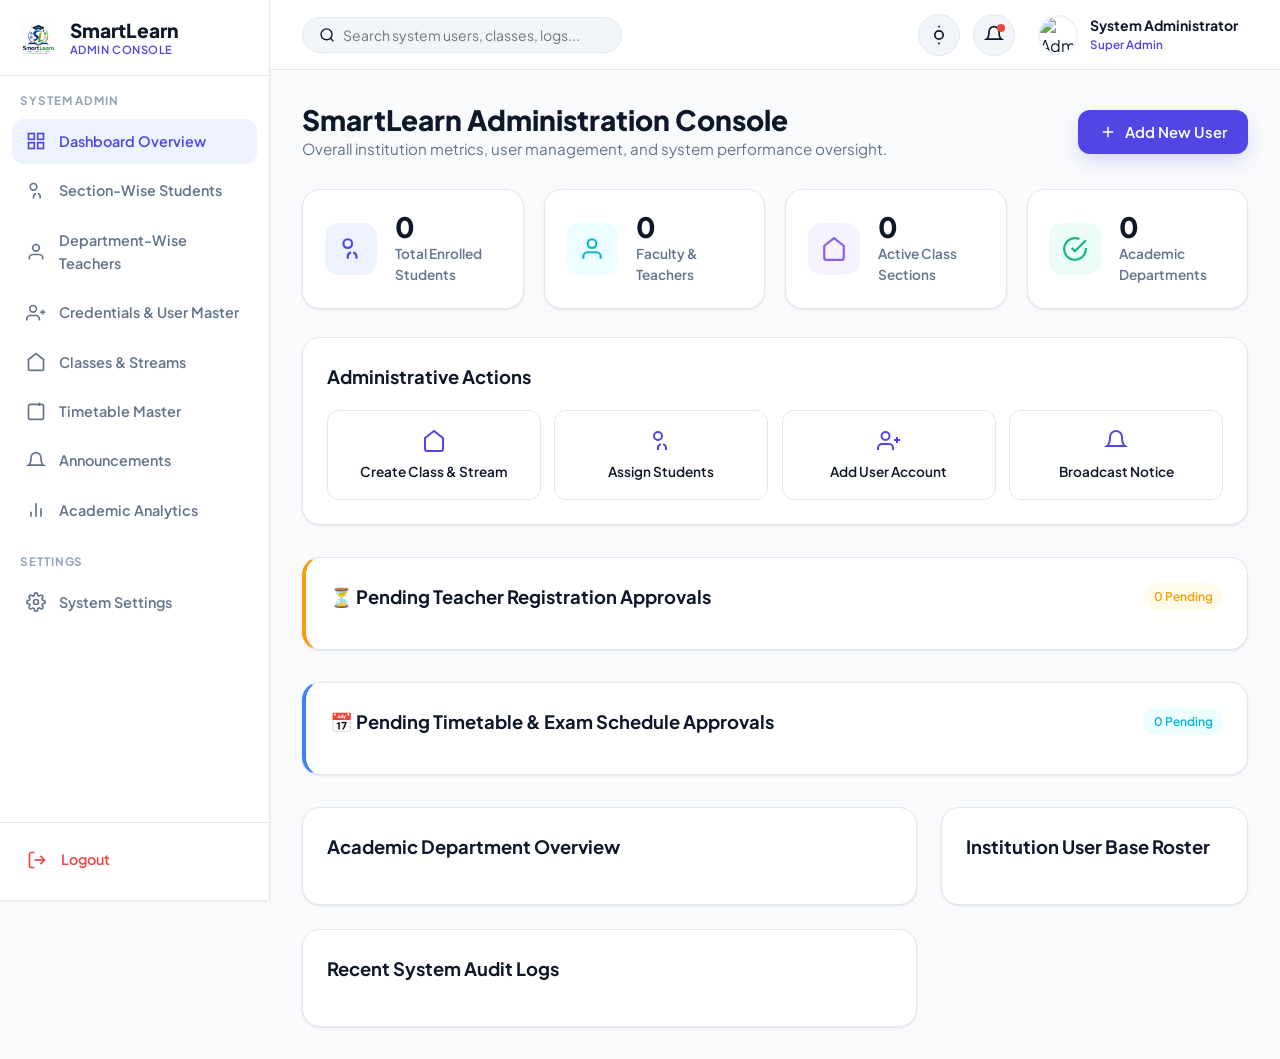
==== admin-dashboard.html @ 7f32639a "Initial release: SmartLearn Connected Classroom Portal with Gamification, PWA & APK Manifest" ====
<!DOCTYPE html>
<html lang="en">
<head>
  <meta charset="UTF-8">
  <meta name="viewport" content="width=device-width, initial-scale=1.0">
  <title>System Administration | SmartLearn</title>
  <link rel="stylesheet" href="css/style.css">
  <link rel="stylesheet" href="css/dashboard.css">
  <link rel="icon" href="assets/logo.png" type="image/png">
  <link rel="apple-touch-icon" href="assets/icon-192.png">
  <link rel="manifest" href="manifest.json">
  <meta name="theme-color" content="#4f46e5">
</head>
<body>

  <div class="dashboard-layout">
    
    <div class="sidebar-overlay" id="sidebar-overlay"></div>

    <!-- Sidebar Navigation for Admin -->
    <aside class="sidebar" id="sidebar">
      <div class="sidebar-header">
        <div class="sidebar-header-brand">
          <div class="auth-brand-logo" style="width:36px; height:36px; background:transparent; padding:0;">
            <img src="assets/logo.png" alt="SmartLearn Logo" style="width:36px; height:36px; object-fit:contain;">
          </div>
          <div>
            <div class="sidebar-brand-name">SmartLearn</div>
            <div class="sidebar-brand-sub">Admin Console</div>
          </div>
        </div>
        <button class="sidebar-close-mobile-btn" onclick="document.getElementById('sidebar').classList.remove('active'); document.getElementById('sidebar-overlay').classList.remove('active');">&times;</button>
      </div>

      <div class="sidebar-menu-wrapper">
        <div class="sidebar-menu-category">System Admin</div>
        <a href="#overview" class="nav-item active">
          <svg viewBox="0 0 24 24" fill="none" stroke="currentColor" stroke-width="2"><rect x="3" y="3" width="7" height="7"/><rect x="14" y="3" width="7" height="7"/><rect x="14" y="14" width="7" height="7"/><rect x="3" y="14" width="7" height="7"/></svg>
          Dashboard Overview
        </a>
        <a href="#students" class="nav-item">
          <svg viewBox="0 0 24 24" fill="none" stroke="currentColor" stroke-width="2"><path d="M17 21v-2a4 4 0 0 0-3-3.87"/><path d="M9 21v-2a4 4 0 0 1 3-3.87"/><circle cx="9" cy="7" r="4"/></svg>
          Section-Wise Students
        </a>
        <a href="#teachers" class="nav-item">
          <svg viewBox="0 0 24 24" fill="none" stroke="currentColor" stroke-width="2"><path d="M20 21v-2a4 4 0 0 0-4-4H8a4 4 0 0 0-4 4v2"/><circle cx="12" cy="7" r="4"/></svg>
          Department-Wise Teachers
        </a>
        <a href="#users" class="nav-item">
          <svg viewBox="0 0 24 24" fill="none" stroke="currentColor" stroke-width="2"><path d="M16 21v-2a4 4 0 0 0-4-4H5a4 4 0 0 0-4 4v2"/><circle cx="8.5" cy="7" r="4"/><line x1="20" y1="8" x2="20" y2="14"/><line x1="23" y1="11" x2="17" y2="11"/></svg>
          Credentials & User Master
        </a>
        <a href="#classes" class="nav-item">
          <svg viewBox="0 0 24 24" fill="none" stroke="currentColor" stroke-width="2"><path d="M3 9l9-7 9 7v11a2 2 0 0 1-2 2H5a2 2 0 0 1-2-2z"/></svg>
          Classes & Streams
        </a>
        <a href="#timetable" class="nav-item">
          <svg viewBox="0 0 24 24" fill="none" stroke="currentColor" stroke-width="2"><rect x="3" y="4" width="18" height="18" rx="2" ry="2"/><line x1="16" y1="2" x2="16" y2="6"/></svg>
          Timetable Master
        </a>
        <a href="#announcements" class="nav-item">
          <svg viewBox="0 0 24 24" fill="none" stroke="currentColor" stroke-width="2"><path d="M18 8A6 6 0 0 0 6 8c0 7-3 9-3 9h18s-3-2-3-9"/></svg>
          Announcements
        </a>
        <a href="#academic-monitoring" class="nav-item">
          <svg viewBox="0 0 24 24" fill="none" stroke="currentColor" stroke-width="2"><path d="M18 20V10M12 20V4M6 20v-6"/></svg>
          Academic Analytics
        </a>

        <div class="sidebar-menu-category">Settings</div>
        <a href="#settings" class="nav-item">
          <svg viewBox="0 0 24 24" fill="none" stroke="currentColor" stroke-width="2"><circle cx="12" cy="12" r="3"/><path d="M19.4 15a1.65 1.65 0 0 0 .33 1.82l.06.06a2 2 0 0 1 0 2.83 2 2 0 0 1-2.83 0l-.06-.06a1.65 1.65 0 0 0-1.82-.33 1.65 1.65 0 0 0-1 1.51V21a2 2 0 0 1-2 2 2 2 0 0 1-2-2v-.09A1.65 1.65 0 0 0 9 19.4a1.65 1.65 0 0 0-1.82.33l-.06.06a2 2 0 0 1-2.83 0 2 2 0 0 1 0-2.83l.06-.06a1.65 1.65 0 0 0 .33-1.82 1.65 1.65 0 0 0-1.51-1H3a2 2 0 0 1-2-2 2 2 0 0 1 2-2h.09A1.65 1.65 0 0 0 4.6 9a1.65 1.65 0 0 0-.33-1.82l-.06-.06a2 2 0 0 1 0-2.83 2 2 0 0 1 2.83 0l.06.06a1.65 1.65 0 0 0 1.82.33H9a1.65 1.65 0 0 0 1-1.51V3a2 2 0 0 1 2-2 2 2 0 0 1 2 2v.09a1.65 1.65 0 0 0 1 1.51 1.65 1.65 0 0 0 1.82-.33l.06-.06a2 2 0 0 1 2.83 0 2 2 0 0 1 0 2.83l-.06.06a1.65 1.65 0 0 0-.33 1.82V9a1.65 1.65 0 0 0 1.51 1H21a2 2 0 0 1 2 2 2 2 0 0 1-2 2h-.09a1.65 1.65 0 0 0-1.51 1z"/></svg>
          System Settings
        </a>
      </div>

      <div class="sidebar-footer">
        <a href="#" class="nav-item logout-link" onclick="SmartLearnAuth.logout(); return false;" style="color: var(--danger);">
          <svg viewBox="0 0 24 24" fill="none" stroke="currentColor" stroke-width="2"><path d="M9 21H5a2 2 0 0 1-2-2V5a2 2 0 0 1 2-2h4"/><polyline points="16 17 21 12 16 7"/><line x1="21" y1="12" x2="9" y2="12"/></svg>
          Logout
        </a>
      </div>
    </aside>

    <!-- Main Wrapper -->
    <div class="main-wrapper">
      
      <header class="top-header">
        <div class="header-left">
          <button class="sidebar-toggle-btn" id="sidebar-toggle">
            <svg viewBox="0 0 24 24" width="24" height="24" fill="none" stroke="currentColor" stroke-width="2"><line x1="3" y1="12" x2="21" y2="12"/><line x1="3" y1="6" x2="21" y2="6"/><line x1="3" y1="18" x2="21" y2="18"/></svg>
          </button>
          
          <div class="search-box-header">
            <svg viewBox="0 0 24 24" width="18" height="18" fill="none" stroke="currentColor" stroke-width="2"><circle cx="11" cy="11" r="8"/><line x1="21" y1="21" x2="16.65" y2="16.65"/></svg>
            <input type="text" placeholder="Search system users, classes, logs..." oninput="if(typeof SmartLearnAdmin !== 'undefined') SmartLearnAdmin.renderSectionWiseStudents(this.value)">
          </div>
        </div>

        <div class="header-right">
          <button class="icon-circle-btn" id="theme-toggle">
            <svg viewBox="0 0 24 24" width="20" height="20" fill="none" stroke="currentColor" stroke-width="2"><circle cx="12" cy="12" r="5"/><line x1="12" y1="1" x2="12" y2="3"/><line x1="12" y1="21" x2="12" y2="23"/></svg>
          </button>

          <div class="icon-circle-btn">
            <svg viewBox="0 0 24 24" width="20" height="20" fill="none" stroke="currentColor" stroke-width="2"><path d="M18 8A6 6 0 0 0 6 8c0 7-3 9-3 9h18s-3-2-3-9"/></svg>
            <span class="notification-dot"></span>
          </div>

          <div class="profile-dropdown-wrapper">
            <div class="user-card-mini" id="user-profile-btn" style="cursor: pointer;">
              <img id="user-avatar-img" src="https://images.unsplash.com/photo-1500648767791-00dcc994a43e?auto=format&fit=crop&w=150&q=80" alt="Admin Avatar" class="user-avatar">
              <div class="user-info-text desktop-only">
                <div id="user-display-name" class="user-name">System Administrator</div>
                <div id="user-display-role" class="user-role-badge">Super Admin</div>
              </div>
            </div>

            <div class="profile-dropdown-menu" id="user-profile-dropdown">
              <a href="#settings" class="dropdown-item">System Settings</a>
              <div style="border-top: 1px solid var(--border-color); margin: 0.25rem 0;"></div>
              <a href="#" class="dropdown-item" onclick="SmartLearnAuth.logout(); return false;" style="color: var(--danger);">Logout</a>
            </div>
          </div>
        </div>
      </header>

      <main class="dashboard-container">
        
        <!-- Tab 1: Overview Dashboard -->
        <div id="overview" class="dashboard-tab-content">
          <div class="dashboard-page-header">
            <div>
              <h1 class="greeting-title">SmartLearn Administration Console</h1>
              <p class="greeting-sub">Overall institution metrics, user management, and system performance oversight.</p>
            </div>
            <button class="btn btn-primary" onclick="SmartLearnApp.openModal('add-user-modal')">
              <svg viewBox="0 0 24 24" width="18" height="18" fill="none" stroke="currentColor" stroke-width="2"><line x1="12" y1="5" x2="12" y2="19"/><line x1="5" y1="12" x2="19" y2="12"/></svg>
              Add New User
            </button>
          </div>

          <!-- Metric Stat Cards (Calculated Live) -->
          <div class="stats-grid">
            <div class="card stat-card">
              <div class="stat-icon-wrapper stat-icon-primary">
                <svg viewBox="0 0 24 24" fill="none" stroke="currentColor" stroke-width="2"><path d="M17 21v-2a4 4 0 0 0-3-3.87"/><path d="M9 21v-2a4 4 0 0 1 3-3.87"/><circle cx="9" cy="7" r="4"/></svg>
              </div>
              <div>
                <div class="stat-val" id="admin-stat-total-students">0</div>
                <div class="stat-lbl">Total Enrolled Students</div>
              </div>
            </div>

            <div class="card stat-card">
              <div class="stat-icon-wrapper stat-icon-info" style="background-color: var(--info-light); color: var(--info);">
                <svg viewBox="0 0 24 24" fill="none" stroke="currentColor" stroke-width="2"><path d="M20 21v-2a4 4 0 0 0-4-4H8a4 4 0 0 0-4 4v2"/><circle cx="12" cy="7" r="4"/></svg>
              </div>
              <div>
                <div class="stat-val" id="admin-stat-total-teachers">0</div>
                <div class="stat-lbl">Faculty & Teachers</div>
              </div>
            </div>

            <div class="card stat-card">
              <div class="stat-icon-wrapper stat-icon-accent">
                <svg viewBox="0 0 24 24" fill="none" stroke="currentColor" stroke-width="2"><path d="M3 9l9-7 9 7v11a2 2 0 0 1-2 2H5a2 2 0 0 1-2-2z"/></svg>
              </div>
              <div>
                <div class="stat-val" id="admin-stat-total-classes">0</div>
                <div class="stat-lbl">Active Class Sections</div>
              </div>
            </div>

            <div class="card stat-card">
              <div class="stat-icon-wrapper stat-icon-success">
                <svg viewBox="0 0 24 24" fill="none" stroke="currentColor" stroke-width="2"><path d="M22 11.08V12a10 10 0 1 1-5.93-9.14"/><polyline points="22 4 12 14.01 9 11.01"/></svg>
              </div>
              <div>
                <div class="stat-val" id="admin-stat-total-depts">0</div>
                <div class="stat-lbl">Academic Departments</div>
              </div>
            </div>
          </div>

          <!-- Quick Actions Banner -->
          <div class="card" style="margin-bottom: 2rem;">
            <div class="section-card-title">Administrative Actions</div>
            <div class="quick-actions-grid">
              <button class="action-tile-btn" type="button" onclick="(typeof SmartLearnAdmin !== 'undefined' && SmartLearnAdmin.openCreateClassModal) ? SmartLearnAdmin.openCreateClassModal() : (function(){ const m = document.getElementById('create-class-modal'); if(m){ m.style.display='flex'; m.style.opacity='1'; m.style.visibility='visible'; m.classList.add('active'); } })()">
                <svg viewBox="0 0 24 24" fill="none" stroke="currentColor" stroke-width="2"><path d="M3 9l9-7 9 7v11a2 2 0 0 1-2 2H5a2 2 0 0 1-2-2z"/></svg>
                <span>Create Class & Stream</span>
              </button>

              <button class="action-tile-btn" type="button" onclick="(typeof SmartLearnAdmin !== 'undefined' && SmartLearnAdmin.openAssignStudentsModal) ? SmartLearnAdmin.openAssignStudentsModal() : (function(){ const m = document.getElementById('assign-students-modal'); if(m){ m.style.display='flex'; m.style.opacity='1'; m.style.visibility='visible'; m.classList.add('active'); } })()">
                <svg viewBox="0 0 24 24" fill="none" stroke="currentColor" stroke-width="2"><path d="M17 21v-2a4 4 0 0 0-3-3.87"/><path d="M9 21v-2a4 4 0 0 1 3-3.87"/><circle cx="9" cy="7" r="4"/></svg>
                <span>Assign Students</span>
              </button>

              <button class="action-tile-btn" onclick="SmartLearnApp.openModal('add-user-modal')">
                <svg viewBox="0 0 24 24" fill="none" stroke="currentColor" stroke-width="2"><path d="M16 21v-2a4 4 0 0 0-4-4H5a4 4 0 0 0-4 4v2"/><circle cx="8.5" cy="7" r="4"/><line x1="20" y1="8" x2="20" y2="14"/><line x1="23" y1="11" x2="17" y2="11"/></svg>
                <span>Add User Account</span>
              </button>

              <button class="action-tile-btn" onclick="SmartLearnApp.openModal('admin-notice-modal')">
                <svg viewBox="0 0 24 24" fill="none" stroke="currentColor" stroke-width="2"><path d="M18 8A6 6 0 0 0 6 8c0 7-3 9-3 9h18s-3-2-3-9"/></svg>
                <span>Broadcast Notice</span>
              </button>
            </div>
          </div>

          <!-- Pending Teacher Registration Approvals -->
          <div class="card" style="margin-bottom: 2rem; border-left: 4px solid var(--warning, #f59e0b);">
            <div class="section-card-title" style="display: flex; justify-content: space-between; align-items: center; margin-bottom: 0.85rem;">
              <span>⏳ Pending Teacher Registration Approvals</span>
              <span class="badge badge-warning" id="admin-pending-teachers-count">0 Pending</span>
            </div>
            <div id="admin-pending-teachers-list">
              <!-- Rendered dynamically via SmartLearnAdmin.renderPendingTeacherApprovals() -->
            </div>
          </div>

          <!-- Pending Timetable & Exam Schedule Approvals -->
          <div class="card" style="margin-bottom: 2rem; border-left: 4px solid #3b82f6;">
            <div class="section-card-title" style="display: flex; justify-content: space-between; align-items: center; margin-bottom: 0.85rem;">
              <span>📅 Pending Timetable & Exam Schedule Approvals</span>
              <span class="badge badge-info" id="admin-pending-timetable-count">0 Pending</span>
            </div>
            <div id="admin-pending-timetable-list">
              <!-- Rendered dynamically via SmartLearnAdmin.renderPendingTimetableApprovals() -->
            </div>
          </div>

          <!-- Dashboard Content Grid (Dynamically Populated) -->
          <div class="dashboard-sections-grid">
            
            <div class="section-column">
              <!-- Academic Department Overview (Live Data) -->
              <div class="card">
                <div class="section-card-title">Academic Department Overview</div>
                <div class="assignment-list" id="admin-dept-overview-list">
                  <!-- Rendered dynamically -->
                </div>
              </div>

              <!-- Audit Activity Logs (Live Data) -->
              <div class="card">
                <div class="section-card-title">Recent System Audit Logs</div>
                <div style="display: flex; flex-direction: column; gap: 0.85rem;" id="admin-activity-logs-list">
                  <!-- Rendered dynamically -->
                </div>
              </div>
            </div>

            <div class="section-column">
              <!-- User Roles Summary (Live Data) -->
              <div class="card">
                <div class="section-card-title">Institution User Base Roster</div>
                <div id="admin-user-summary-box">
                  <!-- Rendered dynamically -->
                </div>
              </div>
            </div>

          </div>
        </div>

        <!-- Tab 2: Students Management (Section-Wise) -->
        <div id="students" class="dashboard-tab-content" style="display: none;">
          <div class="dashboard-page-header">
            <div>
              <h1 class="greeting-title">Section-Wise Student Directory 🎓</h1>
              <p class="greeting-sub">Manage student accounts, view credentials (email & password), and monitor class section enrollments.</p>
            </div>
            <button class="btn btn-primary" onclick="SmartLearnApp.openModal('add-user-modal')">
              <svg viewBox="0 0 24 24" width="18" height="18" fill="none" stroke="currentColor" stroke-width="2"><line x1="12" y1="5" x2="12" y2="19"/><line x1="5" y1="12" x2="19" y2="12"/></svg>
              Add New Student
            </button>
          </div>

          <!-- Student Filter Bar -->
          <div class="card" style="margin-bottom: 1.5rem;">
            <div style="display: grid; grid-template-columns: repeat(auto-fit, minmax(220px, 1fr)); gap: 1rem;">
              <div>
                <label class="form-label text-xs">Search Students</label>
                <input type="text" id="admin-student-search" class="form-control" placeholder="🔍 Search student name, ID, or email..." oninput="SmartLearnAdmin.renderSectionWiseStudents(this.value, document.getElementById('admin-student-section-filter').value)">
              </div>
              <div>
                <label class="form-label text-xs">Filter Class / Section</label>
                <select id="admin-student-section-filter" class="form-control form-select" onchange="SmartLearnAdmin.renderSectionWiseStudents(document.getElementById('admin-student-search').value, this.value)">
                  <option value="all">All Sections</option>
                  <option value="B.Tech CSE-A">B.Tech CSE - Section A</option>
                  <option value="B.Tech CSE-B">B.Tech CSE - Section B</option>
                  <option value="B.Tech ECE-A">B.Tech ECE - Section A</option>
                  <option value="B.Tech MECH-A">B.Tech MECH - Section A</option>
                  <option value="B.Tech IT-A">B.Tech IT - Section A</option>
                  <option value="B.Tech BIOTECH-A">B.Tech BIOTECH - Section A</option>
                  <option value="B.Tech EEE-A">B.Tech EEE - Section A</option>
                </select>
              </div>
            </div>
          </div>

          <!-- Container for Dynamic Section-Wise Student Group Cards -->
          <div id="admin-students-section-container">
            <!-- Dynamic Section Cards Rendered Here -->
          </div>
        </div>

        <!-- Tab 3: Teachers Directory (Department-Wise) -->
        <div id="teachers" class="dashboard-tab-content" style="display: none;">
          <div class="dashboard-page-header">
            <div>
              <h1 class="greeting-title">Department-Wise Faculty Directory 🔬</h1>
              <p class="greeting-sub">Manage faculty accounts, view credentials (email & password), and monitor department assignments.</p>
            </div>
            <button class="btn btn-primary" onclick="SmartLearnApp.openModal('add-user-modal')">
              <svg viewBox="0 0 24 24" width="18" height="18" fill="none" stroke="currentColor" stroke-width="2"><line x1="12" y1="5" x2="12" y2="19"/><line x1="5" y1="12" x2="19" y2="12"/></svg>
              Add New Faculty
            </button>
          </div>

          <!-- Teacher Filter Bar -->
          <div class="card" style="margin-bottom: 1.5rem;">
            <div style="display: grid; grid-template-columns: repeat(auto-fit, minmax(220px, 1fr)); gap: 1rem;">
              <div>
                <label class="form-label text-xs">Search Faculty</label>
                <input type="text" id="admin-teacher-search" class="form-control" placeholder="🔍 Search teacher name, Emp ID, or email..." oninput="SmartLearnAdmin.renderDepartmentWiseTeachers(this.value, document.getElementById('admin-teacher-dept-filter').value)">
              </div>
              <div>
                <label class="form-label text-xs">Filter Department</label>
                <select id="admin-teacher-dept-filter" class="form-control form-select" onchange="SmartLearnAdmin.renderDepartmentWiseTeachers(document.getElementById('admin-teacher-search').value, this.value)">
                  <option value="all">All Departments</option>
                  <option value="Computer Science & Engineering">Computer Science & Engineering</option>
                  <option value="Mathematics Department">Mathematics Department</option>
                  <option value="Physical Sciences">Physical Sciences</option>
                  <option value="English & Humanities">English & Humanities</option>
                </select>
              </div>
            </div>
          </div>

          <!-- Container for Dynamic Department-Wise Teacher Group Cards -->
          <div id="admin-teachers-department-container">
            <!-- Dynamic Department Cards Rendered Here -->
          </div>
        </div>

        <!-- Tab 4: User Roles & Credentials Master -->
        <div id="users" class="dashboard-tab-content" style="display: none;">
          <div class="dashboard-page-header">
            <div>
              <h1 class="greeting-title">User Account Master & Credentials Roster 🛡️</h1>
              <p class="greeting-sub">Master administrative index of all logins, passwords, roles, sections, and departments across the institution.</p>
            </div>
            <button class="btn btn-primary" onclick="SmartLearnApp.openModal('add-user-modal')">
              <svg viewBox="0 0 24 24" width="18" height="18" fill="none" stroke="currentColor" stroke-width="2"><line x1="12" y1="5" x2="12" y2="19"/><line x1="5" y1="12" x2="19" y2="12"/></svg>
              Create Account
            </button>
          </div>

          <!-- Container for Master Credentials Roster -->
          <div id="admin-users-master-container">
            <!-- Rendered Dynamically -->
          </div>
        </div>

        <!-- Tab 5: Classes & Streams -->
        <div id="classes" class="dashboard-tab-content" style="display: none;">
          <div class="dashboard-page-header">
            <div>
              <h1 class="greeting-title">Classes, Streams & Class Coordinators 🏫</h1>
              <p class="greeting-sub">Create new classes/streams, assign students, and nominate faculty Class Coordinators with instant system-wide sync.</p>
            </div>
            <div style="display: flex; gap: 0.5rem; flex-wrap: wrap;">
              <button class="btn btn-primary" type="button" onclick="(typeof SmartLearnAdmin !== 'undefined' && SmartLearnAdmin.openCreateClassModal) ? SmartLearnAdmin.openCreateClassModal() : (function(){ const m = document.getElementById('create-class-modal'); if(m){ m.style.display='flex'; m.style.opacity='1'; m.style.visibility='visible'; m.classList.add('active'); } })()">
                ➕ Create New Class & Stream
              </button>
              <button class="btn btn-outline" type="button" onclick="(typeof SmartLearnAdmin !== 'undefined' && SmartLearnAdmin.openAssignStudentsModal) ? SmartLearnAdmin.openAssignStudentsModal() : (function(){ const m = document.getElementById('assign-students-modal'); if(m){ m.style.display='flex'; m.style.opacity='1'; m.style.visibility='visible'; m.classList.add('active'); } })()">
                👥 Add / Assign Students
              </button>
            </div>
          </div>
          <div class="card">
            <div class="section-card-title" style="display: flex; justify-content: space-between; align-items: center; flex-wrap: wrap; gap: 0.5rem;">
              <span>Active Class Sections & Nominated Coordinators</span>
              <span class="badge badge-primary" id="admin-class-count-badge">0 Active Classes</span>
            </div>
            <div id="admin-classes-grid" style="display: grid; grid-template-columns: repeat(auto-fit, minmax(280px, 1fr)); gap: 1.25rem; margin-top: 1rem;">
              <!-- Rendered dynamically via SmartLearnAdmin.renderClassesAndStreams() -->
            </div>
          </div>
        </div>

        <!-- Tab 6: Timetable Master -->
        <div id="timetable" class="dashboard-tab-content" style="display: none;">
          <div class="dashboard-page-header">
            <div>
              <h1 class="greeting-title">Institutional Timetable Master 🗓️</h1>
              <p class="greeting-sub">Edit & publish master 8-period weekly timetables across all classes and departments with instant system-wide updates.</p>
            </div>
            <div style="display: flex; gap: 0.5rem; flex-wrap: wrap;">
              <span class="badge badge-success">🔒 Admin Master Access</span>
            </div>
          </div>

          <!-- Class, Section, and Day Filter Card -->
          <div class="card" style="margin-bottom: 1.5rem;">
            <div style="display: grid; grid-template-columns: repeat(auto-fit, minmax(200px, 1fr)); gap: 1rem; align-items: center;">
              <div>
                <label class="form-label" style="font-weight: 700;">Select Department / Class</label>
                <select id="admin-tt-class-select" class="form-control form-select" onchange="SmartLearnAdmin.renderAdminTimetableMasterEditor()">
                  <option value="B.Tech CSE">B.Tech CSE (Computer Science)</option>
                  <option value="B.Tech ECE">B.Tech ECE (Electronics & Comm)</option>
                  <option value="B.Tech MECH">B.Tech MECH (Mechanical Engg)</option>
                  <option value="B.Tech IT">B.Tech IT (Information Tech)</option>
                  <option value="B.Tech EEE">B.Tech EEE (Electrical Engg)</option>
                  <option value="B.Tech BIOTECH">B.Tech BIOTECH (Biotechnology)</option>
                  <option value="B.Sc Physics">B.Sc Physics</option>
                  <option value="B.Sc Maths">B.Sc Mathematics</option>
                </select>
              </div>

              <div>
                <label class="form-label" style="font-weight: 700;">Select Section</label>
                <select id="admin-tt-section-select" class="form-control form-select" onchange="SmartLearnAdmin.renderAdminTimetableMasterEditor()">
                  <option value="A">Section A</option>
                  <option value="B">Section B</option>
                  <option value="C">Section C</option>
                </select>
              </div>

              <div>
                <label class="form-label" style="font-weight: 700;">Select Day</label>
                <select id="admin-tt-day-select" class="form-control form-select" onchange="SmartLearnAdmin.renderAdminTimetableMasterEditor()">
                  <option value="Monday">Monday</option>
                  <option value="Tuesday">Tuesday</option>
                  <option value="Wednesday">Wednesday</option>
                  <option value="Thursday">Thursday</option>
                  <option value="Friday">Friday</option>
                </select>
              </div>
            </div>
          </div>

          <!-- 8-Period Interactive Editor Table -->
          <div class="card" style="margin-bottom: 1.5rem;">
            <div style="display: flex; justify-content: space-between; align-items: center; flex-wrap: wrap; gap: 1rem; margin-bottom: 1.25rem;">
              <div>
                <div class="section-card-title" style="margin-bottom: 0.2rem;">⚡ Daily 8-Period Timetable Editor</div>
                <div class="text-xs text-muted">Directly modify subjects, time slots, instructors, and rooms. Changes update instantly across Student, Parent, and Teacher portals.</div>
              </div>
              <button class="btn btn-primary" onclick="SmartLearnAdmin.saveAdminTimetableMaster()">
                💾 Save & Publish Timetable (Direct Admin Override)
              </button>
            </div>

            <div style="overflow-x: auto;">
              <table class="data-table" style="width: 100%;">
                <thead>
                  <tr>
                    <th style="width: 90px; text-align: center;">Period</th>
                    <th style="width: 170px;">Start / End Time</th>
                    <th>Subject Name</th>
                    <th>Faculty Instructor</th>
                    <th>Room / Lab</th>
                  </tr>
                </thead>
                <tbody id="admin-timetable-editor-body">
                  <!-- Rendered dynamically -->
                </tbody>
              </table>
            </div>

            <div style="display: flex; justify-content: flex-end; margin-top: 1.25rem;">
              <button class="btn btn-primary" onclick="SmartLearnAdmin.saveAdminTimetableMaster()">
                💾 Save & Publish Timetable (Direct Admin Override)
              </button>
            </div>
          </div>

          <!-- 5-Day Weekly Matrix Preview -->
          <div class="card">
            <div class="section-card-title" style="margin-bottom: 1rem;">🗓️ 5-Day Weekly Published Schedule Matrix Preview</div>
            <div id="admin-timetable-5day-preview" style="overflow-x: auto;">
              <!-- Rendered dynamically -->
            </div>
          </div>

        </div>

        <!-- Tab 7: Announcements -->
        <div id="announcements" class="dashboard-tab-content" style="display: none;">
          <div class="dashboard-page-header">
            <div>
              <h1 class="greeting-title">Global Broadcast Notices 📢</h1>
              <p class="greeting-sub">Publish institutional notices to students, teachers, and parents.</p>
            </div>
            <button class="btn btn-primary" onclick="SmartLearnApp.openModal('admin-notice-modal')">
              Broadcast Notice
            </button>
          </div>
          <div class="card">
            <div class="section-card-title" style="margin-bottom: 1rem;">Active Broadcasts</div>
            <div id="admin-announcements-container">
              <!-- Rendered dynamically -->
            </div>
          </div>
        </div>

        <!-- Tab 8: Academic Analytics -->
        <div id="academic-monitoring" class="dashboard-tab-content" style="display: none;">
          <div class="dashboard-page-header">
            <div>
              <h1 class="greeting-title">Academic Analytics & Institution Performance 📊</h1>
              <p class="greeting-sub">Track real-time student performance, assignment turn-in rates, and faculty progress.</p>
            </div>
          </div>
          <div class="card">
            <div class="section-card-title" style="margin-bottom: 1rem;">Performance Analytics Matrix</div>
            <div id="admin-analytics-container">
              <!-- Rendered dynamically -->
            </div>
          </div>
        </div>

        <!-- Tab 9: System Settings -->
        <div id="settings" class="dashboard-tab-content" style="display: none;">
          <div class="dashboard-page-header">
            <div>
              <h1 class="greeting-title">System Settings & Security ⚙️</h1>
              <p class="greeting-sub">Institution branding, authentication policies, and data management.</p>
            </div>
          </div>
          <div class="card">
            <div class="section-card-title">Institution Profile</div>
            <div class="form-group">
              <label class="form-label">Institution Name</label>
              <input type="text" class="form-control" value="SmartLearn Institute of Technology" readonly style="background: var(--bg-subtle);">
            </div>
          </div>
        </div>

      </main>
    </div>
  </div>

  <!-- Admin Add User Modal -->
  <div class="modal-overlay" id="add-user-modal">
    <div class="modal-container">
      <div class="modal-header">
        <div class="modal-title">Add New System User</div>
        <button class="modal-close-btn" data-close-modal>&times;</button>
      </div>
      <form onsubmit="SmartLearnAdmin.addUserFromModal(event)">
        <div class="modal-body">
          <div class="form-group">
            <label class="form-label">Full Name</label>
            <input type="text" class="form-control" placeholder="Full Name" required>
          </div>
          <div class="form-group">
            <label class="form-label">Email Address</label>
            <input type="email" class="form-control" placeholder="email@smartlearn.demo" required>
          </div>
          <div class="form-group">
            <label class="form-label">Password</label>
            <input type="password" class="form-control" placeholder="Set Password" required>
          </div>
          <div class="form-group">
            <label class="form-label">Select User Role</label>
            <select class="form-control form-select">
              <option>Student</option>
              <option>Teacher</option>
              <option>Parent</option>
              <option>Administrator</option>
            </select>
          </div>
        </div>
        <div class="modal-footer">
          <button type="button" class="btn btn-outline" data-close-modal>Cancel</button>
          <button type="submit" class="btn btn-primary">Create User Account</button>
        </div>
      </form>
    </div>
  </div>

  <!-- Admin Notice Broadcast Modal -->
  <div class="modal-overlay" id="admin-notice-modal">
    <div class="modal-container">
      <div class="modal-header">
        <div class="modal-title">Broadcast Global Announcement</div>
        <button class="modal-close-btn" data-close-modal>&times;</button>
      </div>
      <form onsubmit="SmartLearnAdmin.addNoticeFromModal(event)">
        <div class="modal-body">
          <div class="form-group">
            <label class="form-label">Announcement Title</label>
            <input type="text" id="admin-notice-title-input" class="form-control" placeholder="e.g. Mid-Term Examination Schedule" required>
          </div>
          <div class="form-group">
            <label class="form-label">Target Audience</label>
            <select id="admin-notice-target-select" class="form-control form-select">
              <option value="All Users">All Users (Students, Teachers, Parents)</option>
              <option value="Students Only">Students Only</option>
              <option value="Teachers Only">Teachers Only</option>
              <option value="Parents Only">Parents Only</option>
              <option value="Students & Parents">Both Students and Parents</option>
            </select>
          </div>
          <div class="form-group">
            <label class="form-label">Content</label>
            <textarea id="admin-notice-content-textarea" class="form-control" rows="3" placeholder="Enter announcement content..." required></textarea>
          </div>
        </div>
        <div class="modal-footer">
          <button type="button" class="btn btn-outline" data-close-modal>Cancel</button>
          <button type="submit" class="btn btn-primary">Broadcast Notice</button>
        </div>
      </form>
    </div>
  </div>

  <!-- Admin Create New Class & Stream Modal -->
  <div class="modal-overlay" id="create-class-modal">
    <div class="modal-container">
      <div class="modal-header">
        <div class="modal-title">🏫 Create New Class Section & Stream</div>
        <button class="modal-close-btn" data-close-modal>&times;</button>
      </div>
      <form onsubmit="SmartLearnAdmin.createClassFromModal(event)">
        <div class="modal-body">
          <div class="form-group">
            <label class="form-label">Class / Degree Name</label>
            <input type="text" id="modal-class-name" class="form-control" placeholder="e.g. B.Tech CSE, B.Tech ECE, M.Tech AI" required>
          </div>
          <div style="display: grid; grid-template-columns: 1fr 1fr; gap: 1rem;">
            <div class="form-group">
              <label class="form-label">Academic Department / Stream</label>
              <select id="modal-class-dept" class="form-control form-select">
                <option value="CSE">CSE (Computer Science & Engg)</option>
                <option value="ECE">ECE (Electronics & Comm)</option>
                <option value="IT">IT (Information Technology)</option>
                <option value="MECH">MECH (Mechanical Engg)</option>
                <option value="EEE">EEE (Electrical Engg)</option>
                <option value="BIOTECH">BIOTECH (Biotechnology)</option>
                <option value="MATH">MATH (Mathematics Dept)</option>
                <option value="PHY">PHY (Physical Sciences)</option>
              </select>
            </div>
            <div class="form-group">
              <label class="form-label">Section</label>
              <select id="modal-class-section" class="form-control form-select">
                <option value="A">Section A</option>
                <option value="B">Section B</option>
                <option value="C">Section C</option>
                <option value="D">Section D</option>
              </select>
            </div>
          </div>
          <div class="form-group">
            <label class="form-label">Academic Year / Batch</label>
            <input type="text" id="modal-class-year" class="form-control" placeholder="e.g. Year 1, Year 2, 2026 Batch" value="Year 2" required>
          </div>
          <div class="form-group">
            <label class="form-label">Nominate Faculty Class Coordinator (Optional)</label>
            <select id="modal-class-coordinator" class="form-control form-select">
              <option value="">-- Select Teacher as Class Coordinator --</option>
              <!-- Populated dynamically -->
            </select>
          </div>
        </div>
        <div class="modal-footer">
          <button type="button" class="btn btn-outline" data-close-modal>Cancel</button>
          <button type="submit" class="btn btn-primary">Create Class Section</button>
        </div>
      </form>
    </div>
  </div>

  <!-- Admin Add / Assign Students to Class Modal -->
  <div class="modal-overlay" id="assign-students-modal">
    <div class="modal-container" style="max-width: 650px;">
      <div class="modal-header">
        <div class="modal-title">👥 Add & Assign Students to Class Section</div>
        <button class="modal-close-btn" data-close-modal>&times;</button>
      </div>
      <form onsubmit="SmartLearnAdmin.assignStudentsFromModal(event)">
        <div class="modal-body">
          <div class="form-group">
            <label class="form-label" style="font-weight: 700;">Target Class Section</label>
            <select id="modal-assign-target-class" class="form-control form-select" required>
              <option value="">-- Select Class Section --</option>
              <!-- Populated dynamically -->
            </select>
          </div>
          <div class="form-group">
            <label class="form-label" style="font-weight: 700;">Select Students to Assign</label>
            <div class="text-xs text-muted" style="margin-bottom: 0.5rem;">Check students you wish to assign to this class. Their course details, section, and department will update automatically.</div>
            <div id="modal-assign-students-list" style="max-height: 250px; overflow-y: auto; border: 1px solid var(--border-color); border-radius: 8px; padding: 0.75rem; background: var(--bg-subtle);">
              <!-- Populated dynamically -->
            </div>
          </div>
        </div>
        <div class="modal-footer">
          <button type="button" class="btn btn-outline" data-close-modal>Cancel</button>
          <button type="submit" class="btn btn-primary">Save & Assign Selected Students</button>
        </div>
      </form>
    </div>
  </div>

  <!-- Admin Nominate Class Coordinator Modal -->
  <div class="modal-overlay" id="nominate-coordinator-modal">
    <div class="modal-container">
      <div class="modal-header">
        <div class="modal-title">👨‍🏫 Nominate Faculty Class Coordinator</div>
        <button class="modal-close-btn" data-close-modal>&times;</button>
      </div>
      <form onsubmit="SmartLearnAdmin.nominateCoordinatorFromModal(event)">
        <input type="hidden" id="modal-nominate-class-id">
        <div class="modal-body">
          <div class="form-group">
            <label class="form-label" style="font-weight: 700;">Class Section</label>
            <input type="text" id="modal-nominate-class-display" class="form-control" readonly style="background: var(--bg-subtle); font-weight: 700;">
          </div>
          <div class="form-group">
            <label class="form-label" style="font-weight: 700;">Select Faculty Teacher</label>
            <select id="modal-nominate-teacher-select" class="form-control form-select" required>
              <option value="">-- Select Teacher --</option>
              <!-- Populated dynamically -->
            </select>
            <div class="text-xs text-muted" style="margin-top: 0.35rem;">
              The nominated teacher will receive Class Coordinator privileges on their dashboard to view class members and broadcast notices.
            </div>
          </div>
        </div>
        <div class="modal-footer">
          <button type="button" class="btn btn-outline" data-close-modal>Cancel</button>
          <button type="submit" class="btn btn-primary">Nominate Class Coordinator</button>
        </div>
      </form>
    </div>
  </div>

  <!-- Firebase SDKs (v10 Compat) -->
  <script src="https://www.gstatic.com/firebasejs/10.8.0/firebase-app-compat.js"></script>
  <script src="https://www.gstatic.com/firebasejs/10.8.0/firebase-auth-compat.js"></script>
  <script src="https://www.gstatic.com/firebasejs/10.8.0/firebase-firestore-compat.js"></script>
  <script src="js/firebase-config.js"></script>
  <script src="js/demo-data.js"></script>
  <script src="js/auth.js"></script>
  <script src="js/app.js"></script>
  <script>
    document.addEventListener("DOMContentLoaded", () => {
      const user = SmartLearnAuth.protectDashboard("Administrator");
      if (user) {
        if (typeof SmartLearnAdmin !== "undefined") SmartLearnAdmin.init();
        if (user.fullName || user.name) {
          const nameEl = document.getElementById('user-display-name');
          if (nameEl) nameEl.innerText = user.fullName || user.name;
        }
        if (user.avatar) {
          const avatarEl = document.getElementById('user-avatar-img');
          if (avatarEl) avatarEl.src = user.avatar;
        }
      }
    });
  </script>
</body>
</html>
---- css/style.css ----
/* ==========================================================================
   SmartLearn - Global Design System & Core Styles
   Brand: SmartLearn | Tagline: Smart Learning. Connected Classroom.
   Responsive Support: Laptop, Desktop, Tablet, Mobile (Portrait & Landscape)
   ========================================================================== */

@import url('https://fonts.googleapis.com/css2?family=Plus+Jakarta+Sans:wght@400;500;600;700;800&family=Inter:wght@400;500;600;700&display=swap');

:root {
  /* Core Color Palette */
  --primary: #4f46e5;
  --primary-hover: #4338ca;
  --primary-light: #eef2ff;
  --primary-glow: rgba(79, 70, 229, 0.25);
  
  --secondary: #3b82f6;
  --secondary-hover: #2563eb;
  --secondary-light: #eff6ff;
  
  --accent: #8b5cf6;
  --accent-light: #f5f3ff;
  
  /* Status Colors */
  --success: #10b981;
  --success-light: #ecfdf5;
  --warning: #f59e0b;
  --warning-light: #fffbeb;
  --danger: #ef4444;
  --danger-light: #fef2f2;
  --info: #06b6d4;
  --info-light: #ecfeff;

  /* Neutral Spectrum */
  --slate-900: #0f172a;
  --slate-800: #1e293b;
  --slate-700: #334155;
  --slate-600: #475569;
  --slate-500: #64748b;
  --slate-400: #94a3b8;
  --slate-300: #cbd5e1;
  --slate-200: #e2e8f0;
  --slate-100: #f1f5f9;
  --slate-50: #f8fafc;
  --white: #ffffff;

  /* Semantic Variables - Light Theme */
  --bg-main: var(--slate-50);
  --bg-surface: var(--white);
  --bg-subtle: var(--slate-100);
  --border-color: var(--slate-200);
  --text-main: var(--slate-900);
  --text-muted: var(--slate-500);
  --text-light: var(--slate-400);

  /* Shadows */
  --shadow-sm: 0 1px 3px rgba(15, 23, 42, 0.06), 0 1px 2px rgba(15, 23, 42, 0.04);
  --shadow-md: 0 4px 12px -2px rgba(15, 23, 42, 0.08), 0 2px 6px -1px rgba(15, 23, 42, 0.04);
  --shadow-lg: 0 12px 24px -4px rgba(15, 23, 42, 0.12), 0 4px 8px -2px rgba(15, 23, 42, 0.04);
  --shadow-primary: 0 8px 20px -4px var(--primary-glow);

  /* Borders & Radius */
  --radius-sm: 8px;
  --radius-md: 12px;
  --radius-lg: 18px;
  --radius-full: 9999px;

  /* Typography & Transitions */
  --font-main: 'Plus Jakarta Sans', 'Inter', -apple-system, BlinkMacSystemFont, sans-serif;
  --transition-fast: 0.2s cubic-bezier(0.4, 0, 0.2, 1);
  --transition-normal: 0.3s cubic-bezier(0.4, 0, 0.2, 1);
}

/* Dark Theme Overrides */
body.dark-theme {
  --bg-main: #0b0f19;
  --bg-surface: #1e293b;
  --bg-subtle: #1e293b;
  --bg-tertiary: #0f172a;
  --border-color: #334155;
  --text-main: #f8fafc;
  --text-muted: #cbd5e1;
  --text-light: #94a3b8;
  --shadow-sm: 0 1px 3px rgba(0, 0, 0, 0.3);
  --shadow-md: 0 4px 12px rgba(0, 0, 0, 0.4);
  --shadow-lg: 0 12px 24px rgba(0, 0, 0, 0.5);
}

/* CSS Reset & Strict Overflow Prevention */
*, *::before, *::after {
  box-sizing: border-box;
  margin: 0;
  padding: 0;
}

svg {
  max-width: 100%;
  max-height: 100%;
}

html {
  font-size: 16px;
  scroll-behavior: smooth;
  width: 100%;
  overflow-x: hidden;
}

body {
  font-family: var(--font-main);
  background-color: var(--bg-main);
  color: var(--text-main);
  line-height: 1.6;
  -webkit-font-smoothing: antialiased;
  -moz-osx-font-smoothing: grayscale;
  min-height: 100vh;
  width: 100%;
  overflow-x: hidden;
}

a {
  color: var(--primary);
  text-decoration: none;
  transition: color var(--transition-fast);
}

a:hover {
  color: var(--primary-hover);
}

button, input, select, textarea {
  font-family: inherit;
  font-size: inherit;
}

/* Typography Utilities */
h1, h2, h3, h4, h5, h6 {
  font-weight: 700;
  color: var(--text-main);
  line-height: 1.25;
}

.text-sm { font-size: 0.875rem; }
.text-xs { font-size: 0.75rem; }
.text-lg { font-size: 1.125rem; }
.text-xl { font-size: 1.25rem; }
.text-2xl { font-size: 1.5rem; }
.text-muted { color: var(--text-muted); }
.font-semibold { font-weight: 600; }
.font-bold { font-weight: 700; }

/* Buttons & Touch Targets (Min 44px touch height) */
.btn {
  display: inline-flex;
  align-items: center;
  justify-content: center;
  gap: 0.5rem;
  padding: 0.7rem 1.25rem;
  min-height: 44px;
  font-size: 0.925rem;
  font-weight: 600;
  border-radius: var(--radius-md);
  border: 1px solid transparent;
  cursor: pointer;
  transition: all var(--transition-fast);
  text-align: center;
  white-space: nowrap;
  user-select: none;
  -webkit-tap-highlight-color: transparent;
}

.btn-primary {
  background-color: var(--primary);
  color: var(--white);
  box-shadow: var(--shadow-primary);
}

.btn-primary:hover, .btn-primary:active {
  background-color: var(--primary-hover);
  transform: translateY(-1px);
  box-shadow: 0 10px 22px -4px var(--primary-glow);
}

.btn-secondary {
  background-color: var(--primary-light);
  color: var(--primary);
}

.btn-secondary:hover {
  background-color: #e0e7ff;
  color: var(--primary-hover);
}

.btn-outline {
  background-color: transparent;
  border-color: var(--border-color);
  color: var(--text-main);
}

.btn-outline:hover {
  background-color: var(--bg-subtle);
  border-color: var(--slate-300);
}

.btn-sm {
  padding: 0.4rem 0.85rem;
  min-height: 36px;
  font-size: 0.825rem;
  border-radius: var(--radius-sm);
}

.btn-block {
  width: 100%;
}

/* Card Containers */
.card {
  background-color: var(--bg-surface);
  border-radius: var(--radius-lg);
  border: 1px solid var(--border-color);
  padding: 1.5rem;
  box-shadow: var(--shadow-sm);
  transition: transform var(--transition-fast), box-shadow var(--transition-fast);
}

.card-hover:hover {
  transform: translateY(-2px);
  box-shadow: var(--shadow-md);
}

/* Form Components */
.form-group {
  display: flex;
  flex-direction: column;
  gap: 0.4rem;
  margin-bottom: 1.25rem;
}

.form-label {
  font-size: 0.875rem;
  font-weight: 600;
  color: var(--text-main);
}

.form-control {
  width: 100%;
  padding: 0.75rem 1rem;
  min-height: 46px;
  font-size: 0.95rem;
  border-radius: var(--radius-md);
  border: 1px solid var(--border-color);
  background-color: var(--bg-surface);
  color: var(--text-main);
  outline: none;
  transition: border-color var(--transition-fast), box-shadow var(--transition-fast);
}

.form-control:focus {
  border-color: var(--primary);
  box-shadow: 0 0 0 3px var(--primary-glow);
}

.form-select {
  appearance: none;
  background-image: url("data:image/svg+xml,%3Csvg xmlns='http://www.w3.org/2000/svg' fill='none' viewBox='0 0 24 24' stroke='%20475569'%3E%3Cpath stroke-linecap='round' stroke-linejoin='round' stroke-width='2' d='M19 9l-7 7-7-7'%3E%3C/path%3E%3C/svg%3E");
  background-repeat: no-repeat;
  background-position: right 1rem center;
  background-size: 1.2rem;
  padding-right: 2.5rem;
}

/* Responsive Form Rows */
.form-row-2col {
  display: grid;
  grid-template-columns: 1fr 1fr;
  gap: 0.75rem;
}

/* Status Badges */
.badge {
  display: inline-flex;
  align-items: center;
  gap: 0.3rem;
  padding: 0.25rem 0.65rem;
  font-size: 0.75rem;
  font-weight: 600;
  border-radius: var(--radius-full);
  white-space: nowrap;
}

.badge-primary { background-color: var(--primary-light); color: var(--primary); }
.badge-success { background-color: var(--success-light); color: var(--success); }
.badge-warning { background-color: var(--warning-light); color: var(--warning); }
.badge-danger { background-color: var(--danger-light); color: var(--danger); }
.badge-info { background-color: var(--info-light); color: var(--info); }

/* Progress Bars */
.progress-bar-wrap {
  width: 100%;
  height: 8px;
  background-color: var(--bg-subtle);
  border-radius: var(--radius-full);
  overflow: hidden;
}

.progress-bar-fill {
  height: 100%;
  border-radius: var(--radius-full);
  background: linear-gradient(90deg, var(--primary), var(--secondary));
  transition: width 0.8s cubic-bezier(0.4, 0, 0.2, 1);
}

/* Toast Notifications */
.toast-container {
  position: fixed;
  top: 1.5rem;
  right: 1.5rem;
  z-index: 9999;
  display: flex;
  flex-direction: column;
  gap: 0.75rem;
  pointer-events: none;
  max-width: calc(100vw - 2rem);
}

.toast {
  pointer-events: auto;
  min-width: 280px;
  max-width: 420px;
  padding: 0.85rem 1.25rem;
  border-radius: var(--radius-md);
  background-color: var(--bg-surface);
  border: 1px solid var(--border-color);
  box-shadow: var(--shadow-lg);
  display: flex;
  align-items: center;
  gap: 0.75rem;
  font-size: 0.875rem;
  font-weight: 500;
}

.toast-icon {
  width: 20px;
  height: 20px;
  flex-shrink: 0;
}

.toast-success { border-left: 4px solid var(--success); }
.toast-success .toast-icon { color: var(--success); }
.toast-error { border-left: 4px solid var(--danger); }
.toast-error .toast-icon { color: var(--danger); }
.toast-warning { border-left: 4px solid var(--warning); }
.toast-warning .toast-icon { color: var(--warning); }
.toast-info { border-left: 4px solid var(--secondary); }
.toast-info .toast-icon { color: var(--secondary); }

.toast-text { flex-grow: 1; color: var(--text-main); word-break: break-word; }
.toast-close { background: none; border: none; font-size: 1.2rem; cursor: pointer; color: var(--text-muted); padding: 0.2rem; }

/* Modals - Responsive Viewports */
.modal-overlay {
  position: fixed;
  top: 0;
  left: 0;
  width: 100vw;
  height: 100vh;
  background-color: rgba(15, 23, 42, 0.65);
  backdrop-filter: blur(5px);
  -webkit-backdrop-filter: blur(5px);
  z-index: 9000;
  display: flex;
  align-items: center;
  justify-content: center;
  padding: 1rem;
  opacity: 0;
  visibility: hidden;
  transition: opacity var(--transition-normal), visibility var(--transition-normal);
}

.modal-overlay.active {
  opacity: 1;
  visibility: visible;
}

.modal-container {
  background-color: var(--bg-surface);
  border-radius: var(--radius-lg);
  width: 100%;
  max-width: 540px;
  max-height: 90vh;
  overflow-y: auto;
  box-shadow: var(--shadow-lg);
  border: 1px solid var(--border-color);
  transform: scale(0.95);
  transition: transform var(--transition-normal);
}

.modal-overlay.active .modal-container {
  transform: scale(1);
}

.modal-header {
  padding: 1.25rem 1.5rem;
  border-bottom: 1px solid var(--border-color);
  display: flex;
  align-items: center;
  justify-content: space-between;
}

.modal-title {
  font-size: 1.15rem;
  font-weight: 700;
}

.modal-close-btn {
  background: none;
  border: none;
  font-size: 1.5rem;
  line-height: 1;
  color: var(--text-muted);
  cursor: pointer;
  padding: 0.25rem;
}

.modal-body {
  padding: 1.5rem;
}

.modal-footer {
  padding: 1rem 1.5rem;
  border-top: 1px solid var(--border-color);
  display: flex;
  justify-content: flex-end;
  gap: 0.75rem;
  background-color: var(--bg-subtle);
  border-bottom-left-radius: var(--radius-lg);
  border-bottom-right-radius: var(--radius-lg);
}

/* Animations */
@keyframes fadeIn {
  from { opacity: 0; transform: translateY(8px); }
  to { opacity: 1; transform: translateY(0); }
}

.animate-fade-in {
  animation: fadeIn 0.3s cubic-bezier(0.4, 0, 0.2, 1) forwards;
}

.pulse-dots {
  display: inline-block;
  animation: pulse 1.2s infinite;
}

@keyframes pulse {
  0%, 100% { opacity: 0.4; }
  50% { opacity: 1; }
}

/* Global Responsive Helpers */
@media (max-width: 576px) {
  .form-row-2col {
    grid-template-columns: 1fr;
  }

  .card {
    padding: 1.15rem;
  }

  .modal-body {
    padding: 1rem;
  }

  .modal-header, .modal-footer {
    padding: 1rem;
  }

  .toast-container {
    top: 1rem;
    right: 1rem;
    left: 1rem;
  }

  .toast {
    min-width: unset;
    width: 100%;
  }
}
---- css/dashboard.css ----
/* ==========================================================================
   SmartLearn - Dashboard & Workspace Layout Styles
   Roles: Student | Teacher | Parent | Administrator
   Responsive: Desktop, Laptop, Tablet, Mobile
   ========================================================================== */

.dashboard-layout {
  display: flex;
  min-height: 100vh;
  background-color: var(--bg-main);
  width: 100%;
  position: relative;
  overflow-x: hidden;
}

/* --- Sidebar Navigation --- */
.sidebar {
  width: 270px;
  background-color: var(--bg-surface);
  border-right: 1px solid var(--border-color);
  display: flex;
  flex-direction: column;
  position: fixed;
  top: 0;
  bottom: 0;
  left: 0;
  z-index: 100;
  transition: transform var(--transition-normal);
  box-shadow: var(--shadow-sm);
}

.sidebar-header {
  padding: 1.25rem 1.25rem 1rem 1.25rem;
  display: flex;
  align-items: center;
  justify-content: space-between;
  border-bottom: 1px solid var(--border-color);
}

.sidebar-header-brand {
  display: flex;
  align-items: center;
  gap: 0.85rem;
}

.sidebar-brand-name {
  font-size: 1.2rem;
  font-weight: 800;
  color: var(--text-main);
  line-height: 1.1;
}

.sidebar-brand-sub {
  font-size: 0.7rem;
  font-weight: 600;
  color: var(--primary);
  text-transform: uppercase;
  letter-spacing: 0.05em;
}

.sidebar-close-mobile-btn {
  display: none;
  background: none;
  border: none;
  font-size: 1.5rem;
  line-height: 1;
  color: var(--text-muted);
  cursor: pointer;
  padding: 0.25rem;
}

.sidebar-menu-wrapper {
  flex: 1;
  overflow-y: auto;
  padding: 1rem 0.75rem;
}

.sidebar-menu-category {
  font-size: 0.725rem;
  font-weight: 700;
  text-transform: uppercase;
  letter-spacing: 0.08em;
  color: var(--text-light);
  margin: 1.25rem 0.5rem 0.5rem 0.5rem;
}

.sidebar-menu-category:first-child {
  margin-top: 0;
}

.nav-item {
  display: flex;
  align-items: center;
  gap: 0.85rem;
  padding: 0.7rem 0.85rem;
  min-height: 44px;
  border-radius: var(--radius-md);
  color: var(--text-muted);
  font-size: 0.9rem;
  font-weight: 600;
  transition: all var(--transition-fast);
  margin-bottom: 0.25rem;
  text-decoration: none;
}

.nav-item svg {
  width: 20px;
  height: 20px;
  stroke: currentColor;
  flex-shrink: 0;
}

.nav-item:hover {
  color: var(--text-main);
  background-color: var(--bg-subtle);
}

.nav-item.active {
  color: var(--primary);
  background-color: var(--primary-light);
}

.nav-item.active svg {
  stroke: var(--primary);
}

.sidebar-footer {
  padding: 0.85rem;
  border-top: 1px solid var(--border-color);
}

.user-card-mini {
  display: flex;
  align-items: center;
  gap: 0.75rem;
  padding: 0.4rem 0.6rem;
  border-radius: var(--radius-md);
}

.user-avatar {
  width: 40px;
  height: 40px;
  border-radius: var(--radius-full);
  object-fit: cover;
  border: 2px solid var(--primary-light);
  flex-shrink: 0;
}

.user-info-text {
  flex: 1;
  overflow: hidden;
}

.user-name {
  font-size: 0.875rem;
  font-weight: 700;
  color: var(--text-main);
  white-space: nowrap;
  overflow: hidden;
  text-overflow: ellipsis;
}

.user-role-badge {
  font-size: 0.725rem;
  color: var(--primary);
  font-weight: 600;
}

/* Sidebar Overlay for Mobile/Tablet Drawer */
.sidebar-overlay {
  display: none;
  position: fixed;
  inset: 0;
  background-color: rgba(15, 23, 42, 0.55);
  backdrop-filter: blur(3px);
  -webkit-backdrop-filter: blur(3px);
  z-index: 99;
}

/* --- Main Content Area --- */
.main-wrapper {
  flex: 1;
  margin-left: 270px;
  display: flex;
  flex-direction: column;
  min-width: 0;
  width: calc(100% - 270px);
}

/* --- Top Header Navigation --- */
.top-header {
  height: 70px;
  background-color: var(--bg-surface);
  border-bottom: 1px solid var(--border-color);
  padding: 0 2rem;
  display: flex;
  align-items: center;
  justify-content: space-between;
  position: sticky;
  top: 0;
  z-index: 90;
}

.header-left {
  display: flex;
  align-items: center;
  gap: 1rem;
}

.sidebar-toggle-btn {
  display: none;
  background: none;
  border: none;
  color: var(--text-main);
  cursor: pointer;
  padding: 0.5rem;
  border-radius: var(--radius-sm);
  min-height: 44px;
  min-width: 44px;
  align-items: center;
  justify-content: center;
}

.search-box-header {
  display: flex;
  align-items: center;
  gap: 0.5rem;
  background-color: var(--bg-subtle);
  border: 1px solid var(--border-color);
  padding: 0.5rem 1rem;
  border-radius: var(--radius-full);
  width: 320px;
  max-width: 100%;
}

.search-box-header input {
  border: none;
  background: transparent;
  outline: none;
  font-size: 0.875rem;
  color: var(--text-main);
  width: 100%;
}

.header-right {
  display: flex;
  align-items: center;
  gap: 0.85rem;
}

.icon-circle-btn {
  width: 42px;
  height: 42px;
  border-radius: var(--radius-full);
  background-color: var(--bg-subtle);
  border: 1px solid var(--border-color);
  display: flex;
  align-items: center;
  justify-content: center;
  color: var(--text-main);
  cursor: pointer;
  transition: all var(--transition-fast);
  position: relative;
  flex-shrink: 0;
}

.icon-circle-btn:hover {
  background-color: var(--border-color);
}

.notification-dot {
  position: absolute;
  top: 9px;
  right: 9px;
  width: 8px;
  height: 8px;
  background-color: var(--danger);
  border-radius: var(--radius-full);
}

/* User Profile Dropdown */
.profile-dropdown-wrapper {
  position: relative;
}

.profile-dropdown-menu {
  position: absolute;
  top: 120%;
  right: 0;
  width: 220px;
  background-color: var(--bg-surface);
  border-radius: var(--radius-md);
  border: 1px solid var(--border-color);
  box-shadow: var(--shadow-lg);
  padding: 0.5rem;
  display: none;
  z-index: 100;
}

.profile-dropdown-menu.active {
  display: block;
}

.dropdown-item {
  display: flex;
  align-items: center;
  gap: 0.75rem;
  padding: 0.65rem 0.85rem;
  min-height: 40px;
  font-size: 0.875rem;
  color: var(--text-main);
  border-radius: var(--radius-sm);
  transition: background-color var(--transition-fast);
  text-decoration: none;
  cursor: pointer;
}

.dropdown-item:hover {
  background-color: var(--bg-subtle);
}

/* --- Dashboard Body --- */
.dashboard-container {
  padding: 2rem;
  flex: 1;
  width: 100%;
}

.dashboard-page-header {
  margin-bottom: 1.75rem;
  display: flex;
  align-items: center;
  justify-content: space-between;
  flex-wrap: wrap;
  gap: 1rem;
}

.greeting-title {
  font-size: 1.75rem;
  font-weight: 800;
  color: var(--text-main);
}

.greeting-sub {
  font-size: 0.95rem;
  color: var(--text-muted);
}

/* Summary Metrics Cards Grid */
.stats-grid {
  display: grid;
  grid-template-columns: repeat(4, 1fr);
  gap: 1.25rem;
  margin-bottom: 1.75rem;
}

.stat-card {
  display: flex;
  align-items: center;
  gap: 1.15rem;
  padding: 1.35rem;
}

.stat-icon-wrapper {
  width: 52px;
  height: 52px;
  border-radius: 14px;
  display: flex;
  align-items: center;
  justify-content: center;
  flex-shrink: 0;
}

.stat-icon-wrapper svg {
  width: 26px;
  height: 26px;
}

.stat-icon-primary { background-color: var(--primary-light); color: var(--primary); }
.stat-icon-success { background-color: var(--success-light); color: var(--success); }
.stat-icon-warning { background-color: var(--warning-light); color: var(--warning); }
.stat-icon-accent { background-color: var(--accent-light); color: var(--accent); }

.stat-val {
  font-size: 1.75rem;
  font-weight: 800;
  color: var(--text-main);
  line-height: 1.1;
}

.stat-lbl {
  font-size: 0.85rem;
  font-weight: 600;
  color: var(--text-muted);
}

/* Main Dashboard Grid Layout (Left 2-cols, Right 1-col) */
.dashboard-sections-grid {
  display: grid;
  grid-template-columns: 2fr 1fr;
  gap: 1.5rem;
}

.section-column {
  display: flex;
  flex-direction: column;
  gap: 1.5rem;
}

.section-card-title {
  font-size: 1.15rem;
  font-weight: 700;
  color: var(--text-main);
  margin-bottom: 1.15rem;
  display: flex;
  align-items: center;
  justify-content: space-between;
  flex-wrap: wrap;
  gap: 0.5rem;
}

/* Today's Classes Schedule List */
.class-timeline {
  display: flex;
  flex-direction: column;
  gap: 0.85rem;
}

.class-item {
  display: flex;
  align-items: center;
  justify-content: space-between;
  gap: 1rem;
  padding: 1rem;
  background-color: var(--bg-subtle);
  border-radius: var(--radius-md);
  border-left: 4px solid var(--primary);
  flex-wrap: wrap;
}

.class-time {
  font-size: 0.85rem;
  font-weight: 700;
  color: var(--primary);
  min-width: 140px;
}

.class-details {
  flex: 1;
  min-width: 180px;
}

.class-name {
  font-size: 0.95rem;
  font-weight: 700;
  color: var(--text-main);
}

.class-sub {
  font-size: 0.8rem;
  color: var(--text-muted);
}

/* Pending Assignments List */
.assignment-list {
  display: flex;
  flex-direction: column;
  gap: 0.85rem;
}

.assignment-item {
  display: flex;
  align-items: center;
  justify-content: space-between;
  gap: 1rem;
  padding: 1rem;
  border: 1px solid var(--border-color);
  border-radius: var(--radius-md);
  transition: border-color var(--transition-fast);
  flex-wrap: wrap;
}

.assignment-item:hover {
  border-color: var(--primary);
}

/* SmartLearn AI Banner Card */
.ai-banner-card {
  background: linear-gradient(135deg, #1e1b4b 0%, #312e81 100%);
  color: #ffffff;
  padding: 1.75rem;
  border-radius: var(--radius-lg);
  position: relative;
  overflow: hidden;
  box-shadow: 0 12px 28px rgba(49, 46, 129, 0.3);
}

.ai-banner-card::before {
  content: '';
  position: absolute;
  width: 200px;
  height: 200px;
  background: radial-gradient(circle, rgba(139, 92, 246, 0.4) 0%, rgba(0,0,0,0) 70%);
  top: -50px;
  right: -50px;
  pointer-events: none;
}

.ai-banner-title {
  font-size: 1.35rem;
  font-weight: 800;
  margin-bottom: 0.5rem;
  color: #ffffff;
}

.ai-banner-text {
  font-size: 0.9rem;
  color: #cbd5e1;
  margin-bottom: 1.5rem;
  max-width: 85%;
}

/* Teacher / Admin Quick Action Grid */
.quick-actions-grid {
  display: grid;
  grid-template-columns: repeat(auto-fit, minmax(130px, 1fr));
  gap: 0.85rem;
}

.action-tile-btn {
  display: flex;
  flex-direction: column;
  align-items: center;
  justify-content: center;
  gap: 0.65rem;
  padding: 1.15rem 0.65rem;
  min-height: 85px;
  background-color: var(--bg-surface);
  border: 1px solid var(--border-color);
  border-radius: var(--radius-md);
  color: var(--text-main);
  font-weight: 600;
  font-size: 0.85rem;
  cursor: pointer;
  transition: all var(--transition-fast);
  text-align: center;
  user-select: none;
}

.action-tile-btn svg {
  width: 24px;
  height: 24px;
  stroke: var(--primary);
}

.action-tile-btn:hover, .action-tile-btn:active {
  transform: translateY(-2px);
  border-color: var(--primary);
  box-shadow: var(--shadow-md);
  background-color: var(--primary-light);
}

/* AI Chat Modal Styling */
.ai-chat-history {
  height: 300px;
  overflow-y: auto;
  display: flex;
  flex-direction: column;
  gap: 1rem;
  padding: 1rem;
  background-color: var(--bg-subtle);
  border-radius: var(--radius-md);
  margin-bottom: 1rem;
}

.ai-chat-msg {
  display: flex;
  gap: 0.75rem;
  max-width: 90%;
}

.user-msg {
  align-self: flex-end;
}

.user-msg .msg-bubble {
  background-color: var(--primary);
  color: #ffffff;
  border-radius: 16px 16px 2px 16px;
}

.ai-msg {
  align-self: flex-start;
}

.ai-msg .msg-bubble {
  background-color: var(--bg-surface);
  color: var(--text-main);
  border: 1px solid var(--border-color);
  border-radius: 16px 16px 16px 2px;
}

.msg-bubble {
  padding: 0.75rem 1rem;
  font-size: 0.9rem;
  line-height: 1.5;
  word-break: break-word;
}

.ai-avatar-mini {
  width: 32px;
  height: 32px;
  border-radius: var(--radius-full);
  background: linear-gradient(135deg, #4f46e5, #8b5cf6);
  display: flex;
  align-items: center;
  justify-content: center;
  color: #ffffff;
  flex-shrink: 0;
}

.ai-avatar-mini svg {
  width: 18px;
  height: 18px;
  stroke: #ffffff;
}

/* --- Responsive Breakpoints (Laptop, Tablet, Mobile) --- */

/* Laptop (992px - 1200px) */
@media (max-width: 1200px) {
  .stats-grid {
    grid-template-columns: repeat(2, 1fr);
  }
}

/* Tablet (768px - 1024px) */
@media (max-width: 1024px) {
  .sidebar {
    transform: translateX(-100%);
  }
  
  .sidebar.active {
    transform: translateX(0);
    box-shadow: var(--shadow-lg);
  }

  .sidebar-close-mobile-btn {
    display: block; /* Show X button on mobile drawer */
  }

  .sidebar-overlay.active {
    display: block;
  }

  .main-wrapper {
    margin-left: 0;
    width: 100%;
  }

  .sidebar-toggle-btn {
    display: inline-flex;
  }

  .dashboard-sections-grid {
    grid-template-columns: 1fr; /* Stack columns on tablet/mobile */
  }
}

/* Mobile Landscape & Large Phones (576px - 768px) */
@media (max-width: 768px) {
  .top-header {
    padding: 0 1.25rem;
  }

  .search-box-header {
    width: 200px;
  }

  .dashboard-container {
    padding: 1.5rem 1.25rem;
  }

  .greeting-title {
    font-size: 1.45rem;
  }

  .desktop-only {
    display: none;
  }
}

/* Mobile Portrait Phones (<= 576px) */
@media (max-width: 576px) {
  .top-header {
    padding: 0 1rem;
    height: 62px;
  }

  .search-box-header {
    display: none; /* Hide top search bar on narrow mobile */
  }

  .dashboard-container {
    padding: 1.15rem 0.85rem;
  }

  .greeting-title {
    font-size: 1.3rem;
  }

  .greeting-sub {
    font-size: 0.85rem;
  }

  .stats-grid {
    grid-template-columns: 1fr; /* 1 column stat cards on mobile */
    gap: 0.85rem;
  }

  .quick-actions-grid {
    grid-template-columns: repeat(2, 1fr);
  }

  .class-item {
    flex-direction: column;
    align-items: flex-start;
    gap: 0.4rem;
  }

  .class-time {
    min-width: unset;
  }

  .assignment-item {
    flex-direction: column;
    align-items: flex-start;
    gap: 0.5rem;
  }

  .ai-banner-card {
    padding: 1.25rem;
  }

  .ai-banner-text {
    max-width: 100%;
  }
}

/* --- Blocked & Locked Form Field Styling --- */
.input-icon-wrapper {
  position: relative;
  display: flex;
  align-items: center;
  width: 100%;
}

.input-icon-wrapper svg.field-icon {
  position: absolute;
  left: 1rem;
  width: 18px !important;
  height: 18px !important;
  max-width: 18px !important;
  max-height: 18px !important;
  stroke: var(--text-muted);
  pointer-events: none;
  transition: stroke var(--transition-fast);
  flex-shrink: 0;
}

.input-icon-wrapper .form-control {
  padding-left: 2.75rem;
}

.input-icon-wrapper .form-control:focus + svg.field-icon,
.input-icon-wrapper:focus-within svg.field-icon {
  stroke: var(--primary);
}

.form-control:read-only,
.form-control:disabled,
.blocked-input {
  background-color: var(--bg-subtle) !important;
  color: var(--text-muted) !important;
  border-color: var(--border-color) !important;
  cursor: not-allowed !important;
  user-select: none;
}

.blocked-field-badge {
  display: inline-flex;
  align-items: center;
  gap: 0.35rem;
  font-size: 0.725rem;
  font-weight: 700;
  color: var(--text-light);
  background-color: var(--bg-subtle);
  padding: 0.2rem 0.5rem;
  border-radius: var(--radius-sm);
  border: 1px solid var(--border-color);
}

/* --- OTP Verification Input Styling --- */
.otp-input-group {
  display: flex;
  justify-content: center;
  gap: 0.5rem;
  margin: 1.25rem 0;
}

.otp-box {
  width: 46px;
  height: 52px;
  font-size: 1.5rem;
  font-weight: 800;
  text-align: center;
  border: 2px solid var(--border-color);
  border-radius: var(--radius-md);
  background-color: var(--bg-surface);
  color: var(--text-main);
  outline: none;
  transition: all var(--transition-fast);
}

.otp-box:focus {
  border-color: var(--primary);
  box-shadow: 0 0 0 3px var(--primary-light);
}

.demo-otp-badge {
  background: var(--primary-light);
  color: var(--primary);
  padding: 0.5rem 0.85rem;
  border-radius: var(--radius-md);
  font-size: 0.85rem;
  font-weight: 700;
  display: flex;
  align-items: center;
  justify-content: center;
  gap: 0.5rem;
  margin-bottom: 1rem;
}

/* --- Animated Success Checkmark for OTP Verification Modal --- */
.animated-success-circle {
  width: 76px;
  height: 76px;
  margin: 0 auto;
  border-radius: 50%;
  background: rgba(16, 185, 129, 0.12);
  display: flex;
  align-items: center;
  justify-content: center;
  box-shadow: 0 0 0 10px rgba(16, 185, 129, 0.06);
  animation: popSuccess 0.4s cubic-bezier(0.175, 0.885, 0.32, 1.275) forwards;
}

@keyframes popSuccess {
  0% { transform: scale(0.3); opacity: 0; }
  100% { transform: scale(1); opacity: 1; }
}

.success-checkmark-svg {
  width: 52px;
  height: 52px;
  border-radius: 50%;
  display: block;
  stroke-width: 3.5;
  stroke: #10b981;
  stroke-miterlimit: 10;
}

.checkmark-circle {
  stroke-dasharray: 166;
  stroke-dashoffset: 166;
  stroke-width: 3.5;
  stroke-miterlimit: 10;
  stroke: #10b981;
  fill: none;
  animation: strokeCircle 0.6s cubic-bezier(0.65, 0, 0.45, 1) forwards;
}

.checkmark-check {
  transform-origin: 50% 50%;
  stroke-dasharray: 48;
  stroke-dashoffset: 48;
  stroke-width: 4;
  stroke: #10b981;
  stroke-linecap: round;
  stroke-linejoin: round;
  animation: strokeCheck 0.35s cubic-bezier(0.65, 0, 0.45, 1) 0.4s forwards;
}

@keyframes strokeCircle {
  100% { stroke-dashoffset: 0; }
}

@keyframes strokeCheck {
  100% { stroke-dashoffset: 0; }
}

/* --- Student Official ID Card Design --- */
.id-card-container-preview {
  margin-top: 1.5rem;
  display: flex;
  flex-direction: column;
  align-items: center;
  gap: 1rem;
}

.student-id-card {
  width: 380px;
  max-width: 100%;
  border-radius: 18px;
  background: linear-gradient(135deg, #0f172a 0%, #1e1b4b 60%, #312e81 100%);
  color: #ffffff;
  box-shadow: 0 20px 40px rgba(15, 23, 42, 0.4);
  border: 1px solid rgba(255, 255, 255, 0.15);
  overflow: hidden;
  position: relative;
  font-family: inherit;
}

.id-card-header {
  background: linear-gradient(90deg, #4f46e5 0%, #3b82f6 100%);
  padding: 1rem 1.25rem;
  display: flex;
  align-items: center;
  justify-content: space-between;
}

.id-card-logo-text {
  font-size: 1.1rem;
  font-weight: 900;
  letter-spacing: 0.05em;
  color: #ffffff;
  text-transform: uppercase;
}

.id-card-tag {
  font-size: 0.65rem;
  font-weight: 800;
  background: rgba(255, 255, 255, 0.2);
  padding: 0.2rem 0.6rem;
  border-radius: 20px;
  text-transform: uppercase;
  letter-spacing: 0.08em;
}

.id-card-body {
  padding: 1.25rem;
  display: flex;
  gap: 1.15rem;
  align-items: center;
}

.id-card-photo-wrapper {
  width: 95px;
  height: 110px;
  border-radius: 12px;
  overflow: hidden;
  border: 3px solid #ffffff;
  box-shadow: 0 8px 16px rgba(0,0,0,0.3);
  flex-shrink: 0;
  background-color: #cbd5e1;
}

.id-card-photo-wrapper img {
  width: 100%;
  height: 100%;
  object-fit: cover;
}

.id-card-details {
  flex: 1;
  display: flex;
  flex-direction: column;
  gap: 0.35rem;
}

.id-card-student-name {
  font-size: 1.15rem;
  font-weight: 800;
  color: #ffffff;
  line-height: 1.2;
}

.id-card-field-row {
  display: flex;
  justify-content: space-between;
  font-size: 0.775rem;
  color: #cbd5e1;
}

.id-card-field-val {
  font-weight: 700;
  color: #ffffff;
}

.id-card-footer {
  background: rgba(15, 23, 42, 0.8);
  padding: 0.75rem 1.25rem;
  display: flex;
  align-items: center;
  justify-content: space-between;
  border-top: 1px solid rgba(255, 255, 255, 0.1);
}

.id-card-barcode-svg {
  height: 28px;
  opacity: 0.9;
}

/* Printable ID Card High-Precision CSS */
@media print {
  @page {
    size: portrait;
    margin: 0;
  }

  html, body {
    width: 100% !important;
    height: 100% !important;
    margin: 0 !important;
    padding: 0 !important;
    background: #ffffff !important;
    overflow: hidden !important;
    -webkit-print-color-adjust: exact !important;
    print-color-adjust: exact !important;
    color-adjust: exact !important;
  }

  body * {
    visibility: hidden !important;
  }

  #printable-id-card-wrapper,
  #printable-id-card-wrapper * {
    visibility: visible !important;
    -webkit-print-color-adjust: exact !important;
    print-color-adjust: exact !important;
    color-adjust: exact !important;
  }

  #printable-id-card-wrapper {
    position: fixed !important;
    left: 50% !important;
    top: 40% !important;
    transform: translate(-50%, -50%) scale(1.2) !important;
    margin: 0 !important;
    padding: 0 !important;
    width: 380px !important;
    max-width: 90vw !important;
    box-shadow: none !important;
  }

  .student-id-card {
    border-radius: 18px !important;
    background: linear-gradient(135deg, #0f172a 0%, #1e1b4b 60%, #312e81 100%) !important;
    color: #ffffff !important;
    box-shadow: 0 10px 30px rgba(0, 0, 0, 0.25) !important;
    border: 1px solid rgba(255, 255, 255, 0.2) !important;
    -webkit-print-color-adjust: exact !important;
    print-color-adjust: exact !important;
    color-adjust: exact !important;
    page-break-inside: avoid !important;
    break-inside: avoid !important;
  }

  .id-card-header {
    background: linear-gradient(90deg, #4f46e5 0%, #3b82f6 100%) !important;
    -webkit-print-color-adjust: exact !important;
    print-color-adjust: exact !important;
  }

  .id-card-footer {
    background: rgba(15, 23, 42, 0.95) !important;
    -webkit-print-color-adjust: exact !important;
    print-color-adjust: exact !important;
  }
}

/* ==========================================================================
   Classora - Assignment Management Module Styles
   ========================================================================== */

/* Summary Stats Grid */
.asgn-stats-grid {
  display: grid;
  grid-template-columns: repeat(5, 1fr);
  gap: 1rem;
  margin-bottom: 1.5rem;
}

@media (max-width: 1200px) {
  .asgn-stats-grid {
    grid-template-columns: repeat(3, 1fr);
  }
}

@media (max-width: 768px) {
  .asgn-stats-grid {
    grid-template-columns: repeat(2, 1fr);
  }
}

@media (max-width: 480px) {
  .asgn-stats-grid {
    grid-template-columns: 1fr;
  }
}

.asgn-stat-card {
  background: var(--bg-card);
  backdrop-filter: blur(16px);
  -webkit-backdrop-filter: blur(16px);
  border: 1px solid var(--border-color);
  border-radius: var(--radius-lg);
  padding: 1.2rem 1.25rem;
  display: flex;
  align-items: center;
  gap: 1rem;
  transition: all var(--transition-fast);
  box-shadow: var(--shadow-sm);
}

.asgn-stat-card:hover {
  transform: translateY(-3px);
  box-shadow: var(--shadow-md);
  border-color: var(--primary-light);
}

.asgn-stat-icon {
  width: 44px;
  height: 44px;
  border-radius: 12px;
  display: flex;
  align-items: center;
  justify-content: center;
  flex-shrink: 0;
}

.asgn-stat-icon.total { background: rgba(99, 102, 241, 0.15); color: #6366f1; }
.asgn-stat-icon.pending { background: rgba(245, 158, 11, 0.15); color: #f59e0b; }
.asgn-stat-icon.submitted { background: rgba(59, 130, 246, 0.15); color: #3b82f6; }
.asgn-stat-icon.graded { background: rgba(16, 185, 129, 0.15); color: #10b981; }
.asgn-stat-icon.overdue { background: rgba(239, 68, 68, 0.15); color: #ef4444; }

.asgn-stat-val {
  font-size: 1.65rem;
  font-weight: 800;
  line-height: 1;
  color: var(--text-main);
}

.asgn-stat-label {
  font-size: 0.75rem;
  font-weight: 600;
  color: var(--text-muted);
  text-transform: uppercase;
  letter-spacing: 0.05em;
  margin-top: 0.25rem;
}

/* Toolbar: Search, Filters & Sorting */
.asgn-toolbar {
  background: var(--bg-card);
  backdrop-filter: blur(16px);
  -webkit-backdrop-filter: blur(16px);
  border: 1px solid var(--border-color);
  border-radius: var(--radius-xl);
  padding: 1.25rem;
  margin-bottom: 1.75rem;
  display: flex;
  flex-direction: column;
  gap: 1rem;
  box-shadow: var(--shadow-sm);
}

@media (min-width: 1100px) {
  .asgn-toolbar {
    flex-direction: row;
    align-items: center;
    justify-content: space-between;
  }
}

.asgn-search-box {
  position: relative;
  flex: 1;
  min-width: 280px;
}

.asgn-search-box input {
  width: 100%;
  padding-left: 2.75rem;
  height: 44px;
  border-radius: 12px;
  background: var(--bg-tertiary);
  border: 1px solid var(--border-color);
  color: var(--text-main);
  font-size: 0.9rem;
  transition: all var(--transition-fast);
}

.asgn-search-box input:focus {
  border-color: var(--primary);
  box-shadow: 0 0 0 3px rgba(99, 102, 241, 0.15);
  background: var(--bg-card);
}

.asgn-search-box svg {
  position: absolute;
  left: 1rem;
  top: 50%;
  transform: translateY(-50%);
  color: var(--text-muted);
  pointer-events: none;
}

.asgn-filter-group {
  display: flex;
  flex-wrap: wrap;
  gap: 0.75rem;
  align-items: center;
}

.asgn-filter-group select {
  height: 44px;
  padding: 0 1rem;
  font-size: 0.85rem;
  font-weight: 500;
  border-radius: 12px;
  background-color: var(--bg-tertiary);
  border: 1px solid var(--border-color);
  color: var(--text-main);
  cursor: pointer;
  transition: all var(--transition-fast);
  min-width: 140px;
}

.asgn-filter-group select:hover {
  border-color: var(--primary);
  background-color: var(--bg-hover);
}

.asgn-filter-group select:focus {
  border-color: var(--primary);
  box-shadow: 0 0 0 3px rgba(99, 102, 241, 0.15);
}

/* Blocked Submission Styles */
.asgn-blocked-banner {
  background: rgba(16, 185, 129, 0.08);
  border: 1.5px solid rgba(16, 185, 129, 0.3);
  border-radius: 14px;
  padding: 1.15rem;
  margin-bottom: 1.25rem;
  display: flex;
  flex-direction: column;
  gap: 0.5rem;
}

.blocked-header {
  display: flex;
  align-items: center;
  justify-content: space-between;
  border-bottom: 1px dashed rgba(16, 185, 129, 0.25);
  padding-bottom: 0.65rem;
  margin-bottom: 0.35rem;
}

.blocked-title {
  font-weight: 700;
  font-size: 0.95rem;
  color: var(--success);
  display: flex;
  align-items: center;
  gap: 0.4rem;
}

.blocked-detail {
  font-size: 0.825rem;
  color: var(--text-main);
  line-height: 1.4;
}

.graded-score-box {
  margin-top: 0.5rem;
  padding-top: 0.65rem;
  border-top: 1px dashed rgba(16, 185, 129, 0.3);
  font-size: 0.85rem;
  color: var(--primary);
  font-weight: 600;
}

.submission-locked-notice {
  background: var(--bg-tertiary);
  border: 1px solid var(--border-color);
  border-radius: 10px;
  padding: 0.85rem 1rem;
  font-size: 0.825rem;
  color: var(--text-muted);
  text-align: center;
  margin-bottom: 1rem;
}

/* Assignment Grid & Cards */
.asgn-cards-grid {
  display: grid;
  grid-template-columns: repeat(2, 1fr);
  gap: 1.25rem;
  margin-bottom: 2rem;
}

@media (max-width: 992px) {
  .asgn-cards-grid {
    grid-template-columns: 1fr;
  }
}

.asgn-card {
  background: var(--bg-card);
  backdrop-filter: blur(16px);
  -webkit-backdrop-filter: blur(16px);
  border: 1px solid var(--border-color);
  border-radius: var(--radius-xl);
  padding: 1.35rem;
  display: flex;
  flex-direction: column;
  justify-content: space-between;
  gap: 1.15rem;
  transition: all var(--transition-normal);
  position: relative;
  overflow: hidden;
}

.asgn-card:hover {
  transform: translateY(-4px);
  box-shadow: var(--shadow-lg);
  border-color: rgba(99, 102, 241, 0.4);
}

.asgn-card-top {
  display: flex;
  align-items: flex-start;
  justify-content: space-between;
  gap: 0.75rem;
}

.asgn-subject-badge {
  font-size: 0.725rem;
  font-weight: 700;
  padding: 0.25rem 0.65rem;
  border-radius: 20px;
  background: rgba(99, 102, 241, 0.12);
  color: var(--primary);
  display: inline-flex;
  align-items: center;
  gap: 0.35rem;
}

.asgn-card-title {
  font-size: 1.1rem;
  font-weight: 700;
  color: var(--text-main);
  line-height: 1.35;
  margin-top: 0.4rem;
}

.asgn-card-meta {
  display: flex;
  flex-wrap: wrap;
  gap: 1rem;
  font-size: 0.8rem;
  color: var(--text-muted);
  border-top: 1px dashed var(--border-color);
  border-bottom: 1px dashed var(--border-color);
  padding: 0.75rem 0;
}

.asgn-meta-item {
  display: flex;
  align-items: center;
  gap: 0.35rem;
}

.asgn-card-footer {
  display: flex;
  align-items: center;
  justify-content: space-between;
  gap: 0.75rem;
}

.asgn-resource-pill {
  display: inline-flex;
  align-items: center;
  gap: 0.4rem;
  background: var(--bg-tertiary);
  border: 1px solid var(--border-color);
  padding: 0.35rem 0.75rem;
  border-radius: 8px;
  font-size: 0.75rem;
  font-weight: 600;
  color: var(--text-main);
  text-decoration: none;
  transition: background var(--transition-fast);
}

.asgn-resource-pill:hover {
  background: var(--bg-hover);
  color: var(--primary);
}

/* History Table Styling */
.asgn-table-container {
  overflow-x: auto;
  border-radius: var(--radius-lg);
  border: 1px solid var(--border-color);
  background: var(--bg-card);
}

.asgn-table {
  width: 100%;
  border-collapse: collapse;
  font-size: 0.85rem;
  text-align: left;
}

.asgn-table th {
  background: var(--bg-tertiary);
  padding: 0.85rem 1rem;
  font-weight: 700;
  color: var(--text-muted);
  border-bottom: 1px solid var(--border-color);
  text-transform: uppercase;
  font-size: 0.725rem;
  letter-spacing: 0.05em;
}

.asgn-table td {
  padding: 1rem;
  border-bottom: 1px solid var(--border-color);
  color: var(--text-main);
  vertical-align: middle;
}

.asgn-table tr:last-child td {
  border-bottom: none;
}

.asgn-table tr:hover {
  background: var(--bg-hover);
}

/* Modal Solid Background & High-Contrast Overlay Rules */
.modal-overlay {
  background-color: rgba(11, 15, 25, 0.82) !important;
  backdrop-filter: blur(8px) !important;
  -webkit-backdrop-filter: blur(8px) !important;
}

.modal-card {
  background-color: var(--bg-surface) !important;
  border: 1px solid var(--border-color) !important;
  box-shadow: 0 20px 40px rgba(0, 0, 0, 0.6) !important;
}

body.dark-theme .modal-card {
  background-color: #1e293b !important;
  color: #f8fafc !important;
}

body.dark-theme .modal-card .text-muted {
  color: #cbd5e1 !important;
}

body.dark-theme .modal-card .form-control {
  background-color: #0f172a !important;
  border-color: #334155 !important;
  color: #f8fafc !important;
}

body.dark-theme .modal-card input::placeholder,
body.dark-theme .modal-card textarea::placeholder {
  color: #94a3b8 !important;
}

body.dark-theme .modal-card .modal-header {
  border-bottom-color: #334155 !important;
}
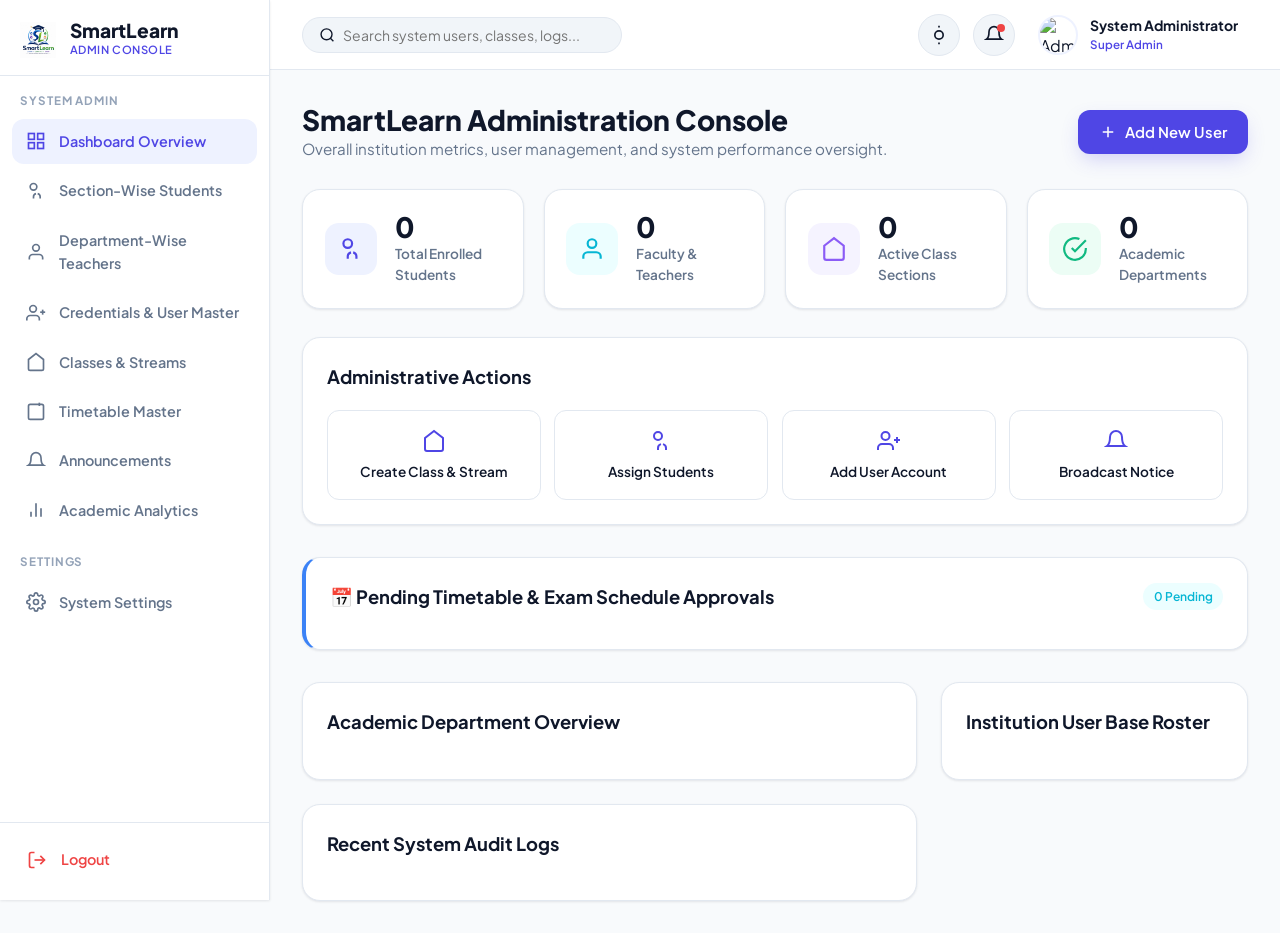
==== commit 0b9fbf8f: "Completely remove teacher approval requirement for registration and clean up UI" ====
--- a/admin-dashboard.html
+++ b/admin-dashboard.html
@@ -206,17 +206,6 @@
                 <svg viewBox="0 0 24 24" fill="none" stroke="currentColor" stroke-width="2"><path d="M18 8A6 6 0 0 0 6 8c0 7-3 9-3 9h18s-3-2-3-9"/></svg>
                 <span>Broadcast Notice</span>
               </button>
-            </div>
-          </div>
-
-          <!-- Pending Teacher Registration Approvals -->
-          <div class="card" style="margin-bottom: 2rem; border-left: 4px solid var(--warning, #f59e0b);">
-            <div class="section-card-title" style="display: flex; justify-content: space-between; align-items: center; margin-bottom: 0.85rem;">
-              <span>⏳ Pending Teacher Registration Approvals</span>
-              <span class="badge badge-warning" id="admin-pending-teachers-count">0 Pending</span>
-            </div>
-            <div id="admin-pending-teachers-list">
-              <!-- Rendered dynamically via SmartLearnAdmin.renderPendingTeacherApprovals() -->
             </div>
           </div>
 
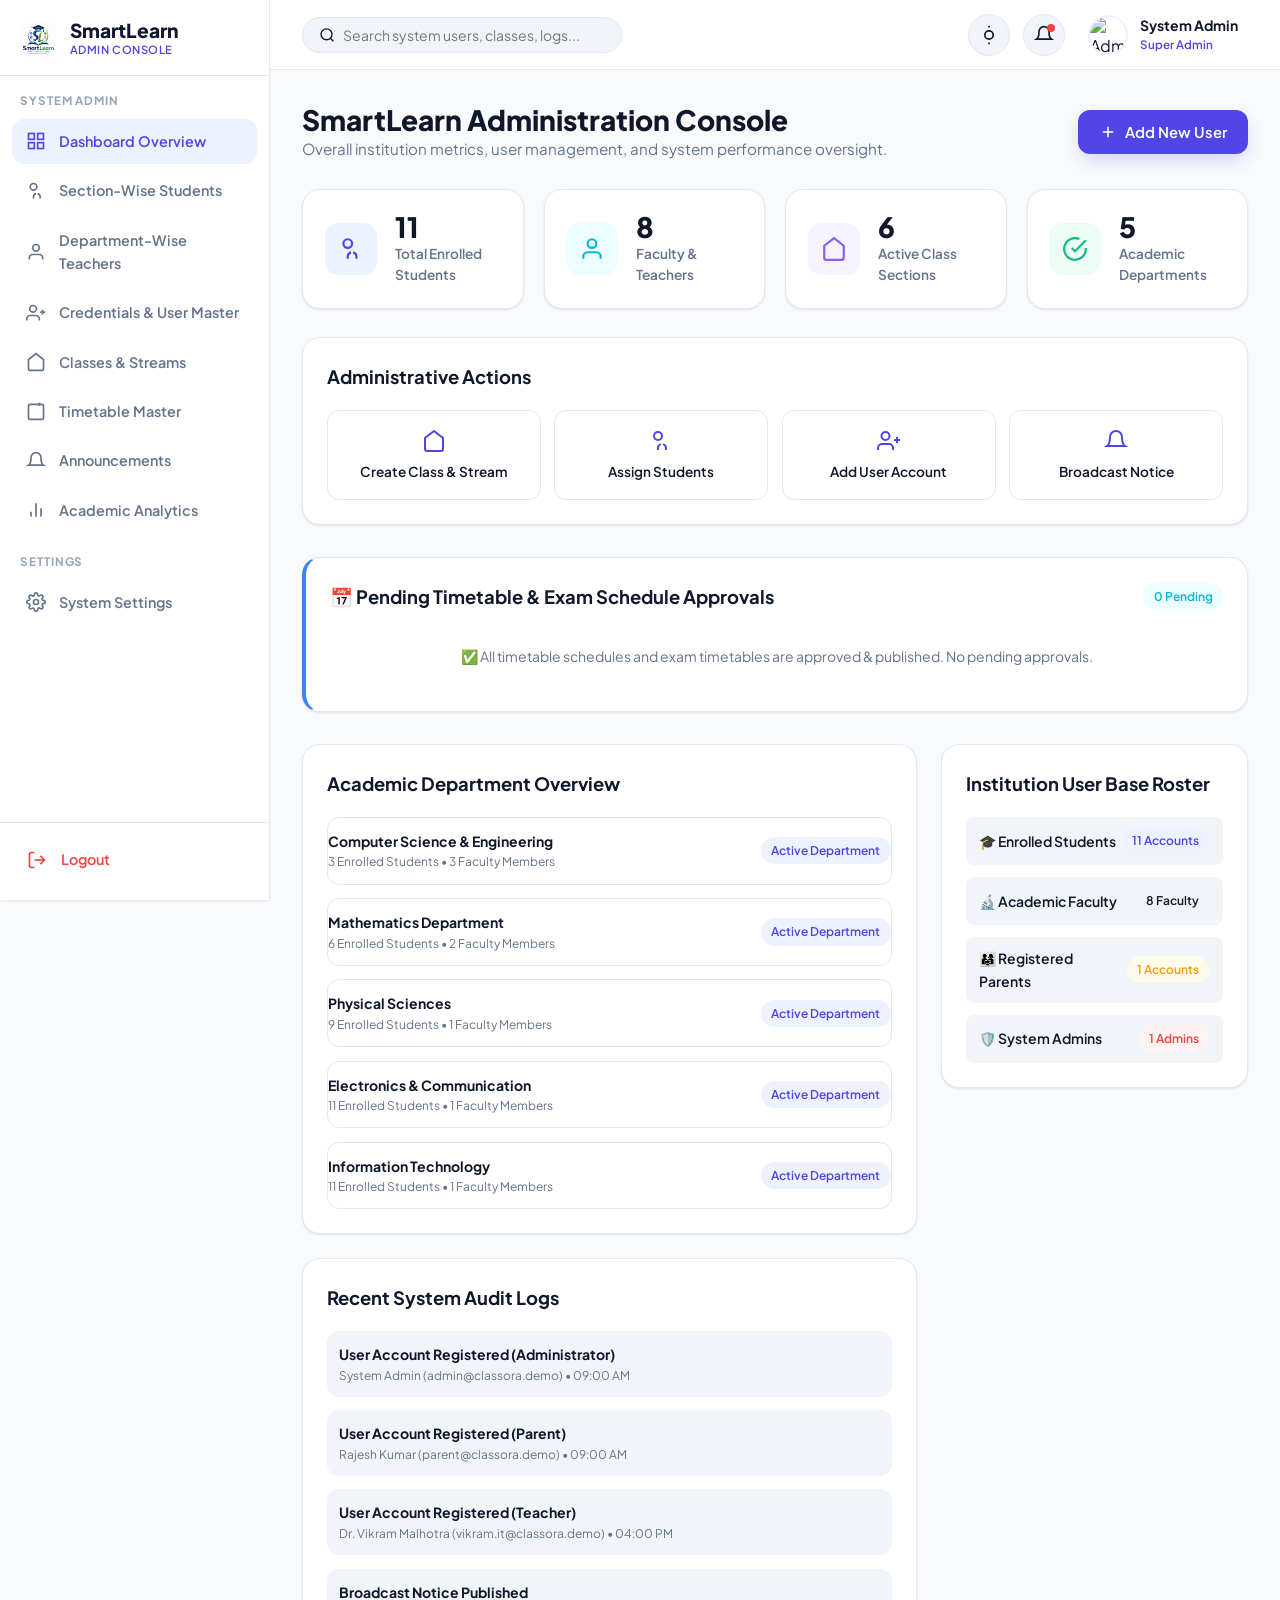
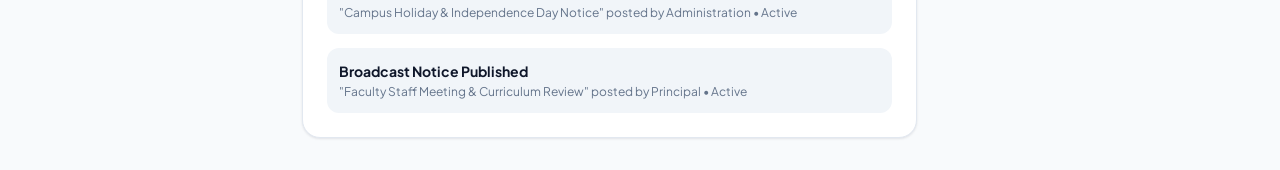
==== commit 269972f4: "Bump PWA Service Worker to v2 with Network-First strategy and cache-busting v2.0.1 on all HTML scrip" ====
--- a/admin-dashboard.html
+++ b/admin-dashboard.html
@@ -735,10 +735,10 @@
   <script src="https://www.gstatic.com/firebasejs/10.8.0/firebase-app-compat.js"></script>
   <script src="https://www.gstatic.com/firebasejs/10.8.0/firebase-auth-compat.js"></script>
   <script src="https://www.gstatic.com/firebasejs/10.8.0/firebase-firestore-compat.js"></script>
-  <script src="js/firebase-config.js"></script>
-  <script src="js/demo-data.js"></script>
-  <script src="js/auth.js"></script>
-  <script src="js/app.js"></script>
+  <script src="js/firebase-config.js?v=2.0.1"></script>
+  <script src="js/demo-data.js?v=2.0.1"></script>
+  <script src="js/auth.js?v=2.0.1"></script>
+  <script src="js/app.js?v=2.0.1"></script>
   <script>
     document.addEventListener("DOMContentLoaded", () => {
       const user = SmartLearnAuth.protectDashboard("Administrator");
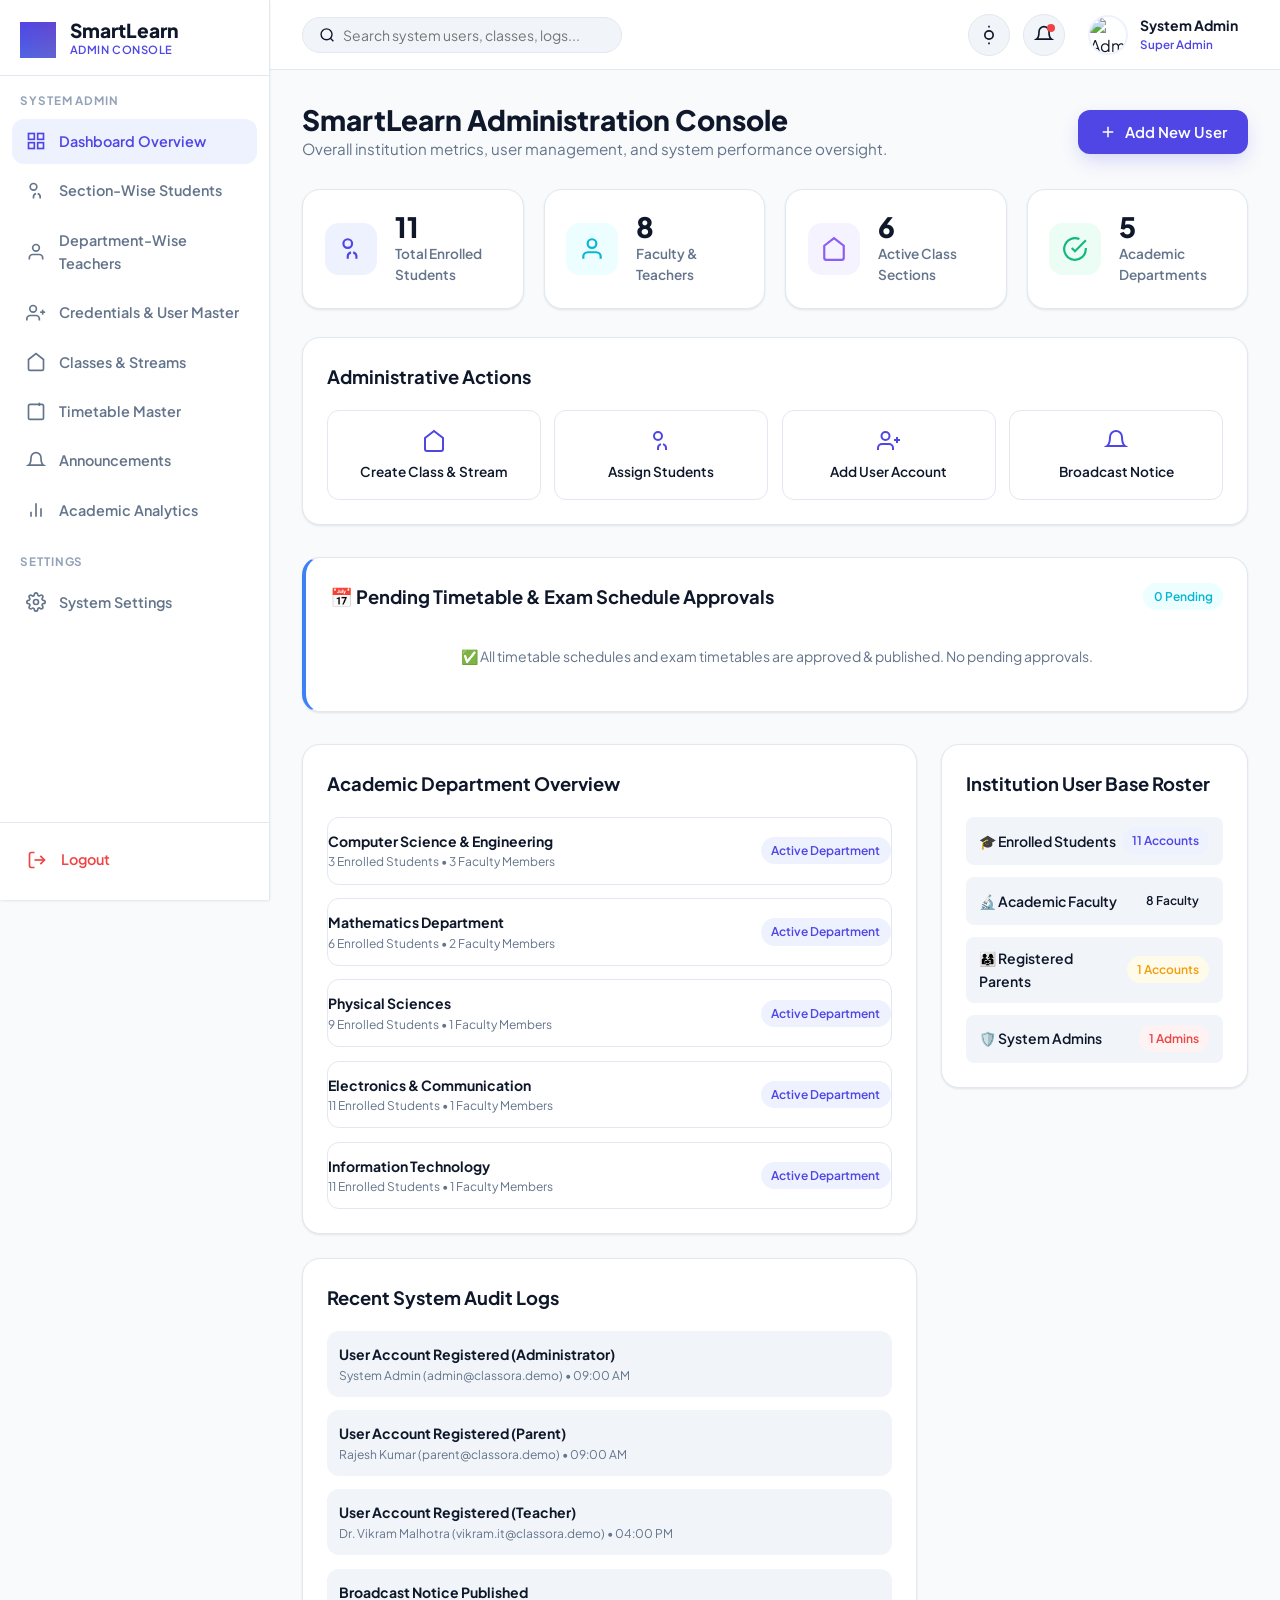
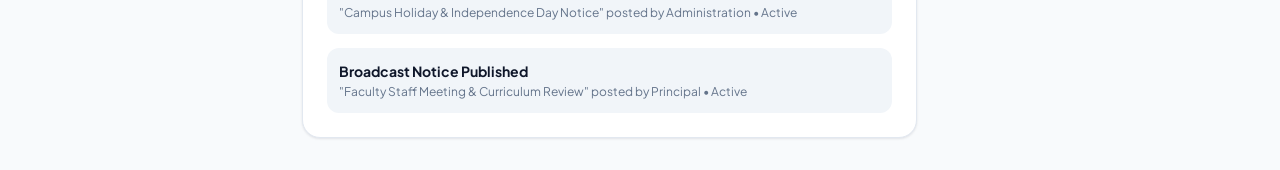
==== commit 9a0d6706: "Fix logo pathing, service worker caching, and add permanent deletion rule across all dashboards" ====
--- a/admin-dashboard.html
+++ b/admin-dashboard.html
@@ -6,8 +6,8 @@
   <title>System Administration | SmartLearn</title>
   <link rel="stylesheet" href="css/style.css">
   <link rel="stylesheet" href="css/dashboard.css">
-  <link rel="icon" href="assets/logo.png" type="image/png">
-  <link rel="apple-touch-icon" href="assets/icon-192.png">
+  <link rel="icon" href="./assets/logo.png" type="image/png">
+  <link rel="apple-touch-icon" href="./assets/icon-192.png">
   <link rel="manifest" href="manifest.json">
   <meta name="theme-color" content="#4f46e5">
 </head>
@@ -22,7 +22,7 @@
       <div class="sidebar-header">
         <div class="sidebar-header-brand">
           <div class="auth-brand-logo" style="width:36px; height:36px; background:transparent; padding:0;">
-            <img src="assets/logo.png" alt="SmartLearn Logo" style="width:36px; height:36px; object-fit:contain;">
+            <img src="./assets/logo.png" alt="SmartLearn Logo" style="width:36px; height:36px; object-fit:contain;" onerror="this.onerror=null; this.src='./assets/logo.jpg';">
           </div>
           <div>
             <div class="sidebar-brand-name">SmartLearn</div>
@@ -735,10 +735,10 @@
   <script src="https://www.gstatic.com/firebasejs/10.8.0/firebase-app-compat.js"></script>
   <script src="https://www.gstatic.com/firebasejs/10.8.0/firebase-auth-compat.js"></script>
   <script src="https://www.gstatic.com/firebasejs/10.8.0/firebase-firestore-compat.js"></script>
-  <script src="js/firebase-config.js?v=2.0.1"></script>
-  <script src="js/demo-data.js?v=2.0.1"></script>
-  <script src="js/auth.js?v=2.0.1"></script>
-  <script src="js/app.js?v=2.0.1"></script>
+  <script src="js/firebase-config.js?v=3.0.0"></script>
+  <script src="js/demo-data.js?v=3.0.0"></script>
+  <script src="js/auth.js?v=3.0.0"></script>
+  <script src="js/app.js?v=3.0.0"></script>
   <script>
     document.addEventListener("DOMContentLoaded", () => {
       const user = SmartLearnAuth.protectDashboard("Administrator");
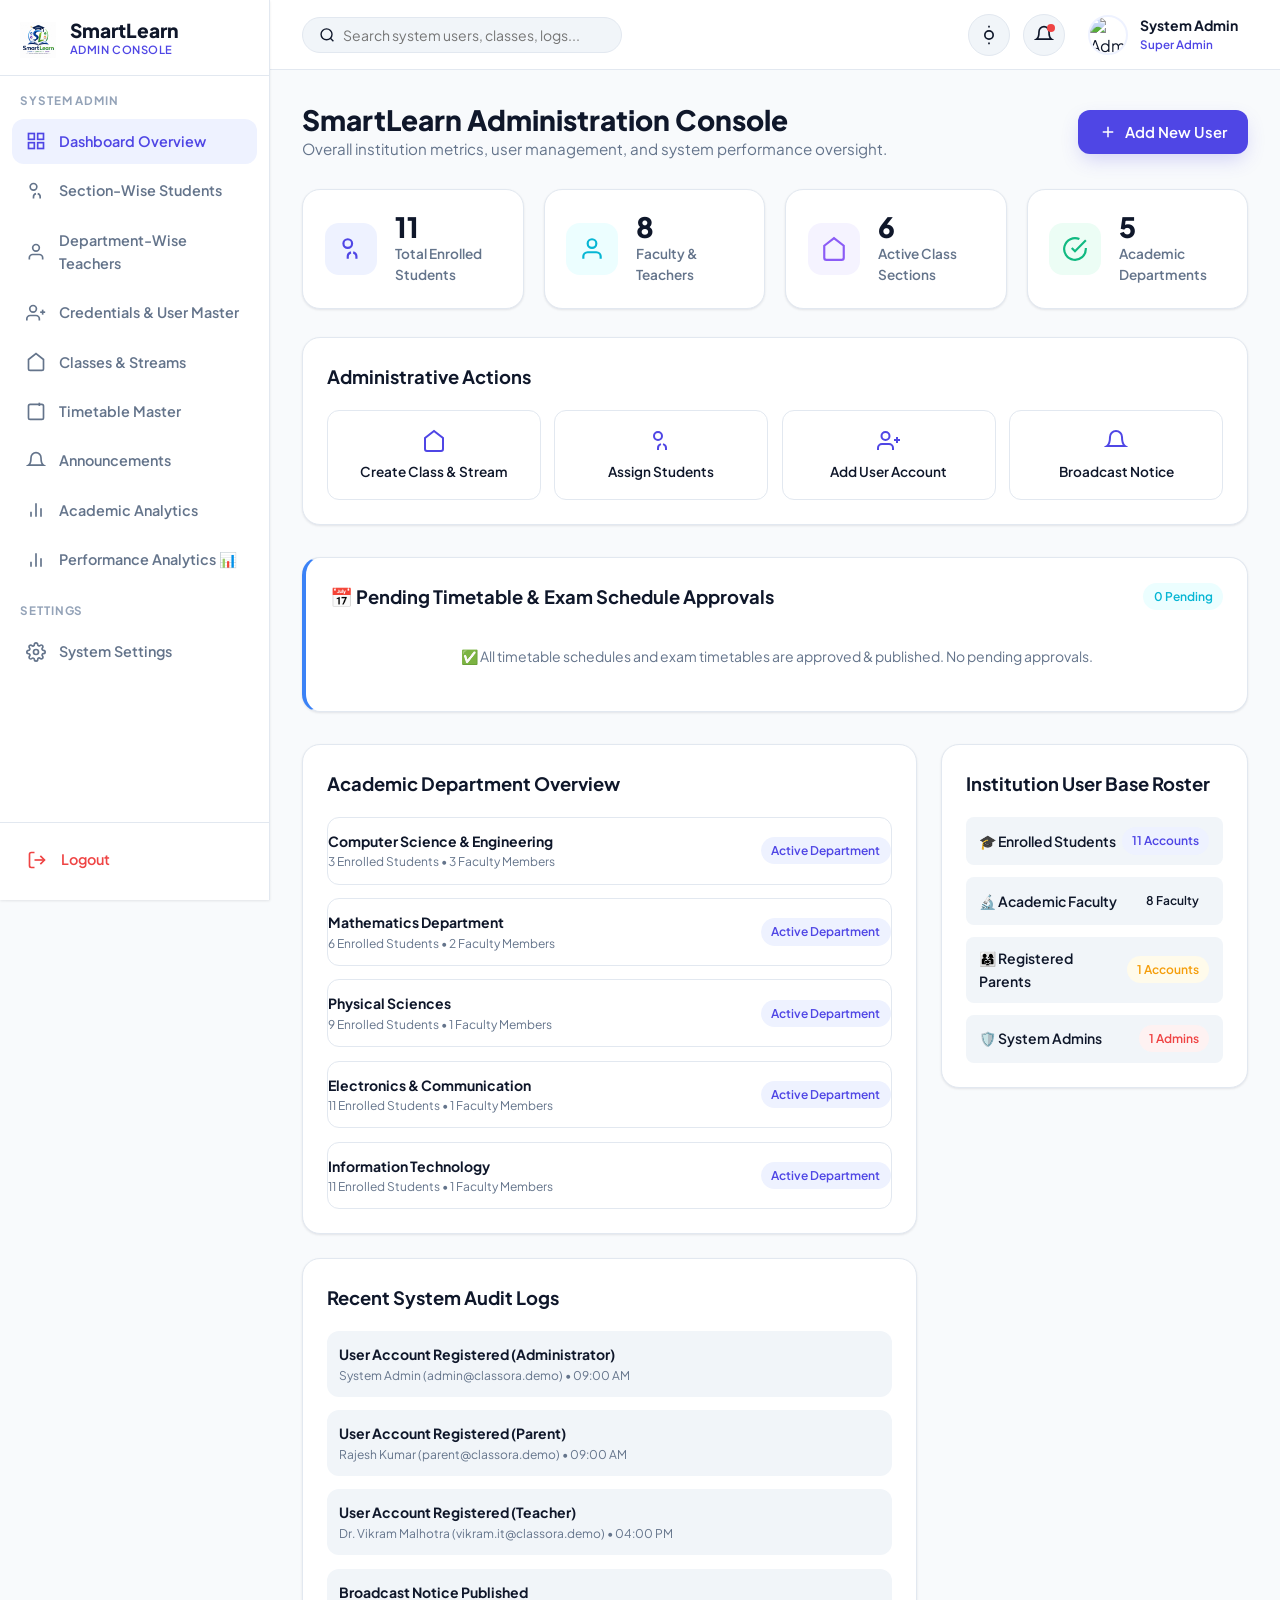
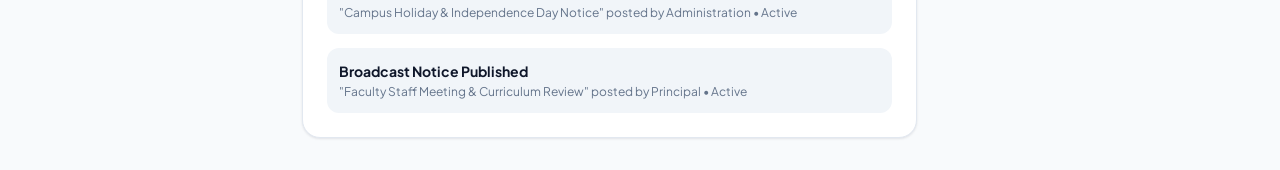
==== commit b6cebe5f: "feat: add lab practical management and multi-role performance analytics" ====
--- a/admin-dashboard.html
+++ b/admin-dashboard.html
@@ -6,6 +6,7 @@
   <title>System Administration | SmartLearn</title>
   <link rel="stylesheet" href="css/style.css">
   <link rel="stylesheet" href="css/dashboard.css">
+  <script src="https://cdn.jsdelivr.net/npm/chart.js"></script>
   <link rel="icon" href="./assets/logo.png" type="image/png">
   <link rel="apple-touch-icon" href="./assets/icon-192.png">
   <link rel="manifest" href="manifest.json">
@@ -65,6 +66,10 @@
         <a href="#academic-monitoring" class="nav-item">
           <svg viewBox="0 0 24 24" fill="none" stroke="currentColor" stroke-width="2"><path d="M18 20V10M12 20V4M6 20v-6"/></svg>
           Academic Analytics
+        </a>
+        <a href="#performance" class="nav-item">
+          <svg viewBox="0 0 24 24" fill="none" stroke="currentColor" stroke-width="2"><path d="M18 20V10M12 20V4M6 20v-6"/></svg>
+          Performance Analytics 📊
         </a>
 
         <div class="sidebar-menu-category">Settings</div>
@@ -509,6 +514,149 @@
             <div class="section-card-title" style="margin-bottom: 1rem;">Performance Analytics Matrix</div>
             <div id="admin-analytics-container">
               <!-- Rendered dynamically -->
+            </div>
+          </div>
+        </div>
+
+        <!-- Tab: Institution Performance Analytics & System Risk -->
+        <div id="performance" class="dashboard-tab-content" style="display: none;">
+          <div class="dashboard-page-header">
+            <div>
+              <h1 class="greeting-title">Institution Performance Analytics 📊</h1>
+              <p class="greeting-sub">Comprehensive department pass rates, system-wide grade distribution, academic risk flags, and audit reports.</p>
+            </div>
+            <div style="display: flex; gap: 0.5rem; flex-wrap: wrap;">
+              <button class="btn btn-warning" onclick="SmartLearnAdminPerformance.triggerAcademicAudit()">
+                ⚠️ Trigger Academic Audit
+              </button>
+              <button class="btn btn-outline" onclick="SmartLearnAdminPerformance.exportSystemAnalytics()">
+                📥 Export System Dataset
+              </button>
+              <button class="btn btn-primary" onclick="SmartLearnAdminPerformance.init()">
+                🔄 Refresh Analytics
+              </button>
+            </div>
+          </div>
+
+          <!-- Institution Key Performance Indicators -->
+          <div class="stats-overview-grid mb-6">
+            <div class="card stat-card" style="border-left: 4px solid var(--primary);">
+              <div class="stat-icon-wrapper stat-icon-primary">
+                <svg viewBox="0 0 24 24" fill="none" stroke="currentColor" stroke-width="2"><path d="M17 21v-2a4 4 0 0 0-3-3.87"/><path d="M9 21v-2a4 4 0 0 1 3-3.87"/><circle cx="9" cy="7" r="4"/></svg>
+              </div>
+              <div>
+                <div class="stat-val" id="admin-perf-total-students">1,240</div>
+                <div class="stat-lbl">Enrolled Students</div>
+                <div class="text-xs text-muted" style="margin-top: 0.2rem;">Active Accounts</div>
+              </div>
+            </div>
+
+            <div class="card stat-card" style="border-left: 4px solid var(--success);">
+              <div class="stat-icon-wrapper stat-icon-success">
+                <svg viewBox="0 0 24 24" fill="none" stroke="currentColor" stroke-width="2"><path d="M22 11.08V12a10 10 0 1 1-5.93-9.14"/><polyline points="22 4 12 14.01 9 11.01"/></svg>
+              </div>
+              <div>
+                <div class="stat-val" id="admin-perf-pass-rate">94.2%</div>
+                <div class="stat-lbl">Institution Pass Rate</div>
+                <div class="text-xs text-muted" style="margin-top: 0.2rem;">+2.4% vs Last Term</div>
+              </div>
+            </div>
+
+            <div class="card stat-card" style="border-left: 4px solid var(--warning);">
+              <div class="stat-icon-wrapper stat-icon-warning">
+                <svg viewBox="0 0 24 24" fill="none" stroke="currentColor" stroke-width="2"><path d="M18 20V10M12 20V4M6 20v-6"/></svg>
+              </div>
+              <div>
+                <div class="stat-val" id="admin-perf-avg-att">91.8%</div>
+                <div class="stat-lbl">Dept Avg Attendance</div>
+                <div class="text-xs text-muted" style="margin-top: 0.2rem;">Campus Benchmark</div>
+              </div>
+            </div>
+
+            <div class="card stat-card" style="border-left: 4px solid var(--accent);">
+              <div class="stat-icon-wrapper stat-icon-accent">
+                <svg viewBox="0 0 24 24" fill="none" stroke="currentColor" stroke-width="2"><circle cx="12" cy="12" r="10"/><path d="M9.09 9a3 3 0 0 1 5.83 1c0 2-3 3-3 3"/></svg>
+              </div>
+              <div>
+                <div class="stat-val" id="admin-perf-risk-index">Low</div>
+                <div class="stat-lbl">System Academic Risk</div>
+                <div class="text-xs text-muted" style="margin-top: 0.2rem;">98.5% Low Risk</div>
+              </div>
+            </div>
+          </div>
+
+          <!-- Charts Grid -->
+          <div class="grid grid-cols-1 md:grid-cols-2 gap-6 mb-6">
+            <div class="card">
+              <h3 class="section-card-title mb-4">📊 Department-Wise Academic Pass Rates (%)</h3>
+              <div style="height: 250px; position: relative;">
+                <canvas id="adminPerfDeptChart"></canvas>
+              </div>
+            </div>
+
+            <div class="card">
+              <h3 class="section-card-title mb-4">🍰 Institution Grade Distribution</h3>
+              <div style="height: 250px; position: relative;">
+                <canvas id="adminPerfGradeChart"></canvas>
+              </div>
+            </div>
+          </div>
+
+          <!-- Department Academic Performance & Audit Matrix -->
+          <div class="card mb-6">
+            <div class="section-card-title mb-4">🏛️ Department Academic Oversight & Audit Table</div>
+            <div class="table-responsive">
+              <table class="table">
+                <thead>
+                  <tr>
+                    <th>Department Stream</th>
+                    <th>Head of Dept / Coordinator</th>
+                    <th>Enrolled Students</th>
+                    <th>Avg Attendance</th>
+                    <th>Avg Pass Rate</th>
+                    <th>Status</th>
+                    <th style="text-align: right;">Action</th>
+                  </tr>
+                </thead>
+                <tbody id="admin-dept-performance-body">
+                  <tr>
+                    <td><strong style="color:var(--text-main);">Computer Science & Eng (CSE)</strong></td>
+                    <td>Dr. Priya Sharma</td>
+                    <td>420</td>
+                    <td><span class="badge badge-success">92.4%</span></td>
+                    <td><strong style="color:var(--success);">96.1%</strong></td>
+                    <td><span class="badge badge-success">Top Performing</span></td>
+                    <td style="text-align: right;"><button class="btn btn-xs btn-outline" onclick="SmartLearnApp.showToast('Inspecting CSE Department records...', 'info')">Inspect</button></td>
+                  </tr>
+                  <tr>
+                    <td><strong style="color:var(--text-main);">Information Technology (IT)</strong></td>
+                    <td>Prof. Marcus Vance</td>
+                    <td>310</td>
+                    <td><span class="badge badge-primary">90.8%</span></td>
+                    <td><strong style="color:var(--primary);">93.5%</strong></td>
+                    <td><span class="badge badge-primary">Good</span></td>
+                    <td style="text-align: right;"><button class="btn btn-xs btn-outline" onclick="SmartLearnApp.showToast('Inspecting IT Department records...', 'info')">Inspect</button></td>
+                  </tr>
+                  <tr>
+                    <td><strong style="color:var(--text-main);">Electronics & Comm (ECE)</strong></td>
+                    <td>Dr. Anita Verma</td>
+                    <td>250</td>
+                    <td><span class="badge badge-warning">87.2%</span></td>
+                    <td><strong style="color:var(--warning);">89.0%</strong></td>
+                    <td><span class="badge badge-warning">Review Needed</span></td>
+                    <td style="text-align: right;"><button class="btn btn-xs btn-outline" onclick="SmartLearnApp.showToast('Inspecting ECE Department records...', 'info')">Inspect</button></td>
+                  </tr>
+                  <tr>
+                    <td><strong style="color:var(--text-main);">Mechanical Engineering (MECH)</strong></td>
+                    <td>Prof. Rajesh Gupta</td>
+                    <td>260</td>
+                    <td><span class="badge badge-primary">91.0%</span></td>
+                    <td><strong style="color:var(--primary);">92.8%</strong></td>
+                    <td><span class="badge badge-primary">Good</span></td>
+                    <td style="text-align: right;"><button class="btn btn-xs btn-outline" onclick="SmartLearnApp.showToast('Inspecting MECH Department records...', 'info')">Inspect</button></td>
+                  </tr>
+                </tbody>
+              </table>
             </div>
           </div>
         </div>
--- a/css/dashboard.css
+++ b/css/dashboard.css
@@ -1490,3 +1490,162 @@
   border-bottom-color: #334155 !important;
 }
 
+/* --- Stats Grid Layout & Card Grid Layouts --- */
+.stats-overview-grid {
+  display: grid !important;
+  grid-template-columns: repeat(4, 1fr) !important;
+  gap: 1.25rem !important;
+  margin-bottom: 1.5rem !important;
+}
+
+@media (max-width: 1024px) {
+  .stats-overview-grid {
+    grid-template-columns: repeat(2, 1fr) !important;
+  }
+}
+
+@media (max-width: 640px) {
+  .stats-overview-grid {
+    grid-template-columns: 1fr !important;
+  }
+}
+
+.grid {
+  display: grid !important;
+}
+.grid-cols-1 {
+  grid-template-columns: repeat(1, 1fr) !important;
+}
+
+@media (min-width: 768px) {
+  .md\:grid-cols-2 {
+    grid-template-columns: repeat(2, 1fr) !important;
+  }
+}
+
+@media (min-width: 1024px) {
+  .lg\:grid-cols-3 {
+    grid-template-columns: repeat(3, 1fr) !important;
+  }
+}
+
+.gap-6 {
+  gap: 1.5rem !important;
+}
+
+/* --- Lab / Practical Management Ultra-Modern Attractive Styles --- */
+.lab-card {
+  position: relative;
+  display: flex;
+  flex-direction: column;
+  justify-content: space-between;
+  border-radius: 16px;
+  border: 1px solid var(--border-color);
+  background: var(--bg-surface);
+  padding: 1.35rem;
+  overflow: hidden;
+  transition: all 0.3s cubic-bezier(0.4, 0, 0.2, 1);
+  box-shadow: 0 4px 6px -1px rgba(0, 0, 0, 0.05), 0 2px 4px -1px rgba(0, 0, 0, 0.03);
+}
+
+.lab-card::before {
+  content: "";
+  position: absolute;
+  top: 0;
+  left: 0;
+  right: 0;
+  height: 4px;
+  background: linear-gradient(90deg, #4f46e5, #06b6d4, #10b981);
+  opacity: 0.85;
+}
+
+.lab-card:hover {
+  transform: translateY(-5px);
+  box-shadow: 0 20px 25px -5px rgba(79, 70, 229, 0.15), 0 10px 10px -5px rgba(79, 70, 229, 0.08);
+  border-color: rgba(79, 70, 229, 0.4);
+}
+
+.badge-lab-pending {
+  background: linear-gradient(135deg, rgba(245, 158, 11, 0.15), rgba(217, 119, 6, 0.08));
+  color: #d97706;
+  border: 1px solid rgba(245, 158, 11, 0.35);
+  font-weight: 700;
+  letter-spacing: 0.02em;
+  border-radius: 20px;
+  padding: 0.25rem 0.75rem;
+}
+
+.badge-lab-submitted {
+  background: linear-gradient(135deg, rgba(59, 130, 246, 0.15), rgba(37, 99, 235, 0.08));
+  color: #2563eb;
+  border: 1px solid rgba(59, 130, 246, 0.35);
+  font-weight: 700;
+  letter-spacing: 0.02em;
+  border-radius: 20px;
+  padding: 0.25rem 0.75rem;
+}
+
+.badge-lab-graded {
+  background: linear-gradient(135deg, rgba(16, 185, 129, 0.18), rgba(5, 150, 105, 0.08));
+  color: #059669;
+  border: 1px solid rgba(16, 185, 129, 0.35);
+  font-weight: 700;
+  letter-spacing: 0.02em;
+  box-shadow: 0 2px 8px rgba(16, 185, 129, 0.15);
+  border-radius: 20px;
+  padding: 0.25rem 0.75rem;
+}
+
+.badge-lab-revision {
+  background: linear-gradient(135deg, rgba(239, 68, 68, 0.15), rgba(220, 38, 38, 0.08));
+  color: #dc2626;
+  border: 1px solid rgba(239, 68, 68, 0.35);
+  font-weight: 700;
+  border-radius: 20px;
+  padding: 0.25rem 0.75rem;
+}
+
+.software-tag {
+  display: inline-flex;
+  align-items: center;
+  gap: 0.35rem;
+  font-size: 0.75rem;
+  font-weight: 600;
+  padding: 0.3rem 0.65rem;
+  border-radius: 8px;
+  background: var(--bg-subtle);
+  color: var(--primary);
+  border: 1px solid var(--border-color);
+  box-shadow: 0 1px 2px rgba(0, 0, 0, 0.04);
+}
+
+.code-terminal-header {
+  display: flex;
+  align-items: center;
+  justify-content: space-between;
+  background: #181825;
+  padding: 0.5rem 0.85rem;
+  border-top-left-radius: 10px;
+  border-top-right-radius: 10px;
+  border-bottom: 1px solid #313244;
+}
+
+.code-terminal-dots {
+  display: flex;
+  gap: 6px;
+}
+
+.code-terminal-dot {
+  width: 10px;
+  height: 10px;
+  border-radius: 50%;
+}
+.dot-red { background: #f38ba8; }
+.dot-yellow { background: #f9e2af; }
+.dot-green { background: #a6e3a1; }
+
+body.dark-theme .lab-card {
+  background: #1e1e2e;
+  border-color: #313244;
+}
+
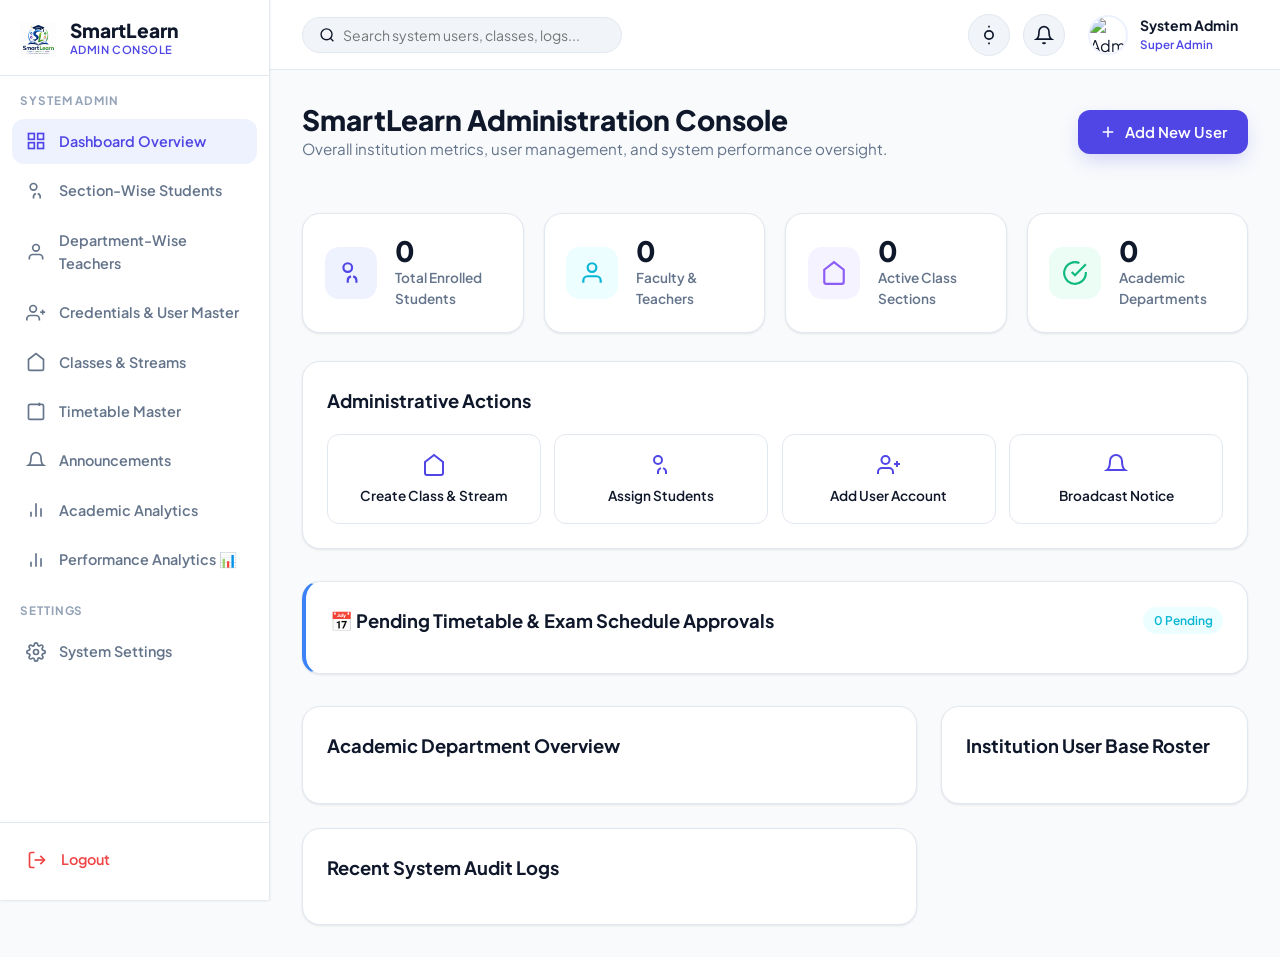
==== commit f28d8141: "feat: add Smart Notifications, Smart Warning System, and Student To-Do List Maker" ====
--- a/admin-dashboard.html
+++ b/admin-dashboard.html
@@ -107,9 +107,9 @@
             <svg viewBox="0 0 24 24" width="20" height="20" fill="none" stroke="currentColor" stroke-width="2"><circle cx="12" cy="12" r="5"/><line x1="12" y1="1" x2="12" y2="3"/><line x1="12" y1="21" x2="12" y2="23"/></svg>
           </button>
 
-          <div class="icon-circle-btn">
-            <svg viewBox="0 0 24 24" width="20" height="20" fill="none" stroke="currentColor" stroke-width="2"><path d="M18 8A6 6 0 0 0 6 8c0 7-3 9-3 9h18s-3-2-3-9"/></svg>
-            <span class="notification-dot"></span>
+          <div class="icon-circle-btn" title="Notifications" onclick="SmartLearnApp.openModal('notifications-modal')" style="position: relative; cursor: pointer;">
+            <svg viewBox="0 0 24 24" width="20" height="20" fill="none" stroke="currentColor" stroke-width="2"><path d="M18 8A6 6 0 0 0 6 8c0 7-3 9-3 9h18s-3-2-3-9"/><path d="M13.73 21a2 2 0 0 1-3.46 0"/></svg>
+            <span id="unread-count-badge" class="notification-badge-count" style="display:none;">0</span>
           </div>
 
           <div class="profile-dropdown-wrapper">
@@ -144,6 +144,9 @@
               Add New User
             </button>
           </div>
+
+          <!-- Smart Warning System Alert Container -->
+          <div id="smart-warning-banner-container" class="smart-warning-container"></div>
 
           <!-- Metric Stat Cards (Calculated Live) -->
           <div class="stats-grid">
@@ -877,6 +880,35 @@
         </div>
       </form>
     </div>
+  <!-- Modal: Smart Notification Hub -->
+  <div class="modal-overlay" id="notifications-modal">
+    <div class="modal-container" style="max-width: 580px;">
+      <div class="modal-header">
+        <div style="display:flex; align-items:center; gap:0.5rem;">
+          <div class="modal-title">Smart Notification Hub 🔔</div>
+          <span id="notif-unread-count-badge" class="badge badge-primary" style="font-size:0.75rem;">0 Unread</span>
+        </div>
+        <button class="modal-close-btn" data-close-modal onclick="SmartLearnApp.closeModal('notifications-modal')">&times;</button>
+      </div>
+      <div class="modal-body">
+        <div class="notif-filter-tabs">
+          <button class="notif-filter-btn active" onclick="SmartLearnNotifications.filterNotifications('all', this)">All</button>
+          <button class="notif-filter-btn" onclick="SmartLearnNotifications.filterNotifications('unread', this)">Unread</button>
+          <button class="notif-filter-btn" onclick="SmartLearnNotifications.filterNotifications('warning', this)">Warnings & Alerts</button>
+          <button class="notif-filter-btn" onclick="SmartLearnNotifications.filterNotifications('academic', this)">Academic</button>
+        </div>
+        <div style="display:flex; justify-content:space-between; align-items:center; margin-bottom:0.75rem;">
+          <span class="text-xs text-muted">Real-time alerts and system updates</span>
+          <div style="display:flex; gap:0.5rem;">
+            <button class="btn btn-sm btn-subtle" onclick="SmartLearnNotifications.markAllRead()" style="font-size:0.75rem;">Mark All as Read</button>
+            <button class="btn btn-sm btn-subtle" onclick="SmartLearnNotifications.clearAll()" style="font-size:0.75rem; color:var(--danger);">Clear</button>
+          </div>
+        </div>
+        <div id="notifications-list" style="display:flex; flex-direction:column; gap:0.6rem; max-height: 400px; overflow-y: auto;">
+          <div class="empty-state-text">Loading notifications...</div>
+        </div>
+      </div>
+    </div>
   </div>
 
   <!-- Firebase SDKs (v10 Compat) -->
--- a/css/dashboard.css
+++ b/css/dashboard.css
@@ -1649,3 +1649,363 @@
   border-color: #313244;
 }
 
+/* ==========================================
+   SMART NOTIFICATIONS & HUB STYLES
+   ========================================== */
+.notification-badge-count {
+  position: absolute;
+  top: -4px;
+  right: -4px;
+  background: #ef4444;
+  color: #ffffff;
+  font-size: 0.68rem;
+  font-weight: 800;
+  min-width: 18px;
+  height: 18px;
+  padding: 0 4px;
+  border-radius: 9999px;
+  display: flex;
+  align-items: center;
+  justify-content: center;
+  border: 2px solid var(--bg-card);
+  box-shadow: 0 2px 5px rgba(239, 68, 68, 0.4);
+}
+
+.notif-filter-tabs {
+  display: flex;
+  gap: 0.4rem;
+  margin-bottom: 0.85rem;
+  overflow-x: auto;
+  padding-bottom: 0.2rem;
+}
+
+.notif-filter-btn {
+  background: var(--bg-subtle);
+  border: 1px solid var(--border-color);
+  color: var(--text-secondary);
+  font-size: 0.78rem;
+  font-weight: 600;
+  padding: 0.35rem 0.75rem;
+  border-radius: 20px;
+  cursor: pointer;
+  transition: all 0.2s ease;
+  white-space: nowrap;
+}
+
+.notif-filter-btn:hover {
+  background: var(--primary-light);
+  color: var(--primary);
+}
+
+.notif-filter-btn.active {
+  background: var(--primary);
+  color: #ffffff;
+  border-color: var(--primary);
+}
+
+.notif-item {
+  display: flex;
+  gap: 0.8rem;
+  padding: 0.85rem;
+  border-radius: 12px;
+  background: var(--bg-subtle);
+  border: 1px solid var(--border-color);
+  transition: all 0.2s ease;
+  position: relative;
+}
+
+.notif-item:hover {
+  border-color: var(--primary);
+  transform: translateY(-1px);
+}
+
+.notif-item.unread {
+  background: var(--primary-light);
+  border-left: 4px solid var(--primary);
+}
+
+.notif-icon-box {
+  width: 38px;
+  height: 38px;
+  border-radius: 10px;
+  display: flex;
+  align-items: center;
+  justify-content: center;
+  flex-shrink: 0;
+}
+
+.notif-icon-warning { background: rgba(239, 68, 68, 0.15); color: #ef4444; }
+.notif-icon-info { background: rgba(59, 130, 246, 0.15); color: #3b82f6; }
+.notif-icon-success { background: rgba(16, 185, 129, 0.15); color: #10b981; }
+
+.notif-content-area {
+  flex: 1;
+}
+
+.notif-title-row {
+  display: flex;
+  align-items: center;
+  justify-content: space-between;
+  gap: 0.5rem;
+  margin-bottom: 0.25rem;
+}
+
+.notif-title-text {
+  font-weight: 700;
+  font-size: 0.88rem;
+  color: var(--text-primary);
+}
+
+.notif-time-stamp {
+  font-size: 0.72rem;
+  color: var(--text-muted);
+}
+
+.notif-message-text {
+  font-size: 0.8rem;
+  color: var(--text-secondary);
+  line-height: 1.4;
+  margin-bottom: 0.4rem;
+}
+
+/* ==========================================
+   SMART WARNING SYSTEM BANNER STYLES
+   ========================================== */
+.smart-warning-container {
+  margin-bottom: 1.5rem;
+  display: flex;
+  flex-direction: column;
+  gap: 0.85rem;
+}
+
+.warning-alert-card {
+  display: flex;
+  align-items: flex-start;
+  gap: 1rem;
+  padding: 1rem 1.25rem;
+  border-radius: 16px;
+  border: 1px solid transparent;
+  box-shadow: 0 4px 12px rgba(0, 0, 0, 0.05);
+  position: relative;
+  overflow: hidden;
+  animation: warningPulse 3s infinite ease-in-out;
+}
+
+@keyframes warningPulse {
+  0%, 100% { transform: scale(1); }
+  50% { transform: scale(1.003); }
+}
+
+.warning-alert-card.critical {
+  background: linear-gradient(135deg, rgba(239, 68, 68, 0.12), rgba(220, 38, 38, 0.05));
+  border-color: rgba(239, 68, 68, 0.4);
+  color: #b91c1c;
+}
+
+.warning-alert-card.warning {
+  background: linear-gradient(135deg, rgba(245, 158, 11, 0.12), rgba(217, 119, 6, 0.05));
+  border-color: rgba(245, 158, 11, 0.4);
+  color: #b45309;
+}
+
+.warning-alert-card.info {
+  background: linear-gradient(135deg, rgba(99, 102, 241, 0.12), rgba(79, 70, 229, 0.05));
+  border-color: rgba(99, 102, 241, 0.4);
+  color: #4338ca;
+}
+
+.warning-icon-badge {
+  width: 42px;
+  height: 42px;
+  border-radius: 12px;
+  display: flex;
+  align-items: center;
+  justify-content: center;
+  flex-shrink: 0;
+}
+
+.critical .warning-icon-badge { background: #ef4444; color: #ffffff; }
+.warning .warning-icon-badge { background: #f59e0b; color: #ffffff; }
+.info .warning-icon-badge { background: #6366f1; color: #ffffff; }
+
+.warning-text-box {
+  flex: 1;
+}
+
+.warning-headline {
+  font-size: 0.98rem;
+  font-weight: 800;
+  display: flex;
+  align-items: center;
+  gap: 0.5rem;
+  margin-bottom: 0.25rem;
+}
+
+.warning-description {
+  font-size: 0.85rem;
+  color: var(--text-secondary);
+  line-height: 1.45;
+}
+
+.warning-actions-row {
+  display: flex;
+  align-items: center;
+  gap: 0.5rem;
+  margin-top: 0.6rem;
+}
+
+.btn-warning-action {
+  font-size: 0.78rem;
+  font-weight: 700;
+  padding: 0.35rem 0.85rem;
+  border-radius: 8px;
+  border: none;
+  cursor: pointer;
+  transition: all 0.2s ease;
+  display: inline-flex;
+  align-items: center;
+  gap: 0.35rem;
+}
+
+.critical .btn-warning-action { background: #ef4444; color: #ffffff; }
+.critical .btn-warning-action:hover { background: #dc2626; }
+.warning .btn-warning-action { background: #f59e0b; color: #ffffff; }
+.warning .btn-warning-action:hover { background: #d97706; }
+.info .btn-warning-action { background: #6366f1; color: #ffffff; }
+.info .btn-warning-action:hover { background: #4f46e5; }
+
+/* ==========================================
+   TO-DO LIST MAKER STYLES (STUDENT DASHBOARD)
+   ========================================== */
+.todo-card {
+  background: var(--bg-card);
+  border: 1px solid var(--border-color);
+  border-radius: 16px;
+  padding: 1.25rem;
+  box-shadow: 0 2px 8px rgba(0, 0, 0, 0.04);
+}
+
+.todo-progress-container {
+  background: var(--bg-subtle);
+  border-radius: 12px;
+  padding: 1rem;
+  margin-bottom: 1.2rem;
+  border: 1px solid var(--border-color);
+}
+
+.todo-progress-bar-track {
+  width: 100%;
+  height: 10px;
+  background: var(--border-color);
+  border-radius: 5px;
+  overflow: hidden;
+  margin-top: 0.5rem;
+}
+
+.todo-progress-bar-fill {
+  height: 100%;
+  background: linear-gradient(90deg, var(--primary), #8b5cf6);
+  border-radius: 5px;
+  transition: width 0.4s ease;
+}
+
+.todo-item {
+  display: flex;
+  align-items: center;
+  justify-content: space-between;
+  gap: 0.85rem;
+  padding: 0.85rem 1rem;
+  background: var(--bg-subtle);
+  border: 1px solid var(--border-color);
+  border-radius: 12px;
+  margin-bottom: 0.6rem;
+  transition: all 0.2s ease;
+}
+
+.todo-item:hover {
+  border-color: var(--primary);
+  background: var(--bg-card);
+}
+
+.todo-item.completed {
+  opacity: 0.65;
+  background: var(--bg-subtle);
+}
+
+.todo-item.completed .todo-title-text {
+  text-decoration: line-through;
+  color: var(--text-muted);
+}
+
+.todo-checkbox-wrapper {
+  display: flex;
+  align-items: center;
+  justify-content: center;
+}
+
+.todo-custom-checkbox {
+  width: 22px;
+  height: 22px;
+  border-radius: 6px;
+  border: 2px solid var(--primary);
+  cursor: pointer;
+  display: flex;
+  align-items: center;
+  justify-content: center;
+  transition: all 0.2s ease;
+  background: transparent;
+}
+
+.todo-item.completed .todo-custom-checkbox {
+  background: var(--primary);
+  border-color: var(--primary);
+}
+
+.todo-title-text {
+  font-weight: 600;
+  font-size: 0.9rem;
+  color: var(--text-primary);
+}
+
+.todo-priority-pill {
+  font-size: 0.7rem;
+  font-weight: 700;
+  padding: 0.2rem 0.55rem;
+  border-radius: 12px;
+  text-transform: uppercase;
+}
+
+.todo-priority-high { background: rgba(239, 68, 68, 0.15); color: #ef4444; border: 1px solid rgba(239, 68, 68, 0.3); }
+.todo-priority-medium { background: rgba(245, 158, 11, 0.15); color: #f59e0b; border: 1px solid rgba(245, 158, 11, 0.3); }
+.todo-priority-low { background: rgba(16, 185, 129, 0.15); color: #10b981; border: 1px solid rgba(16, 185, 129, 0.3); }
+
+.todo-category-tag {
+  font-size: 0.72rem;
+  color: var(--text-muted);
+  background: var(--bg-subtle);
+  padding: 0.15rem 0.5rem;
+  border-radius: 6px;
+  border: 1px solid var(--border-color);
+}
+
+.todo-quick-add-btn {
+  font-size: 0.75rem;
+  font-weight: 700;
+  padding: 0.3rem 0.65rem;
+  border-radius: 8px;
+  background: var(--primary-light);
+  color: var(--primary);
+  border: 1px solid var(--primary);
+  cursor: pointer;
+  transition: all 0.2s ease;
+  display: inline-flex;
+  align-items: center;
+  gap: 0.3rem;
+}
+
+.todo-quick-add-btn:hover {
+  background: var(--primary);
+  color: #ffffff;
+}
+
+
